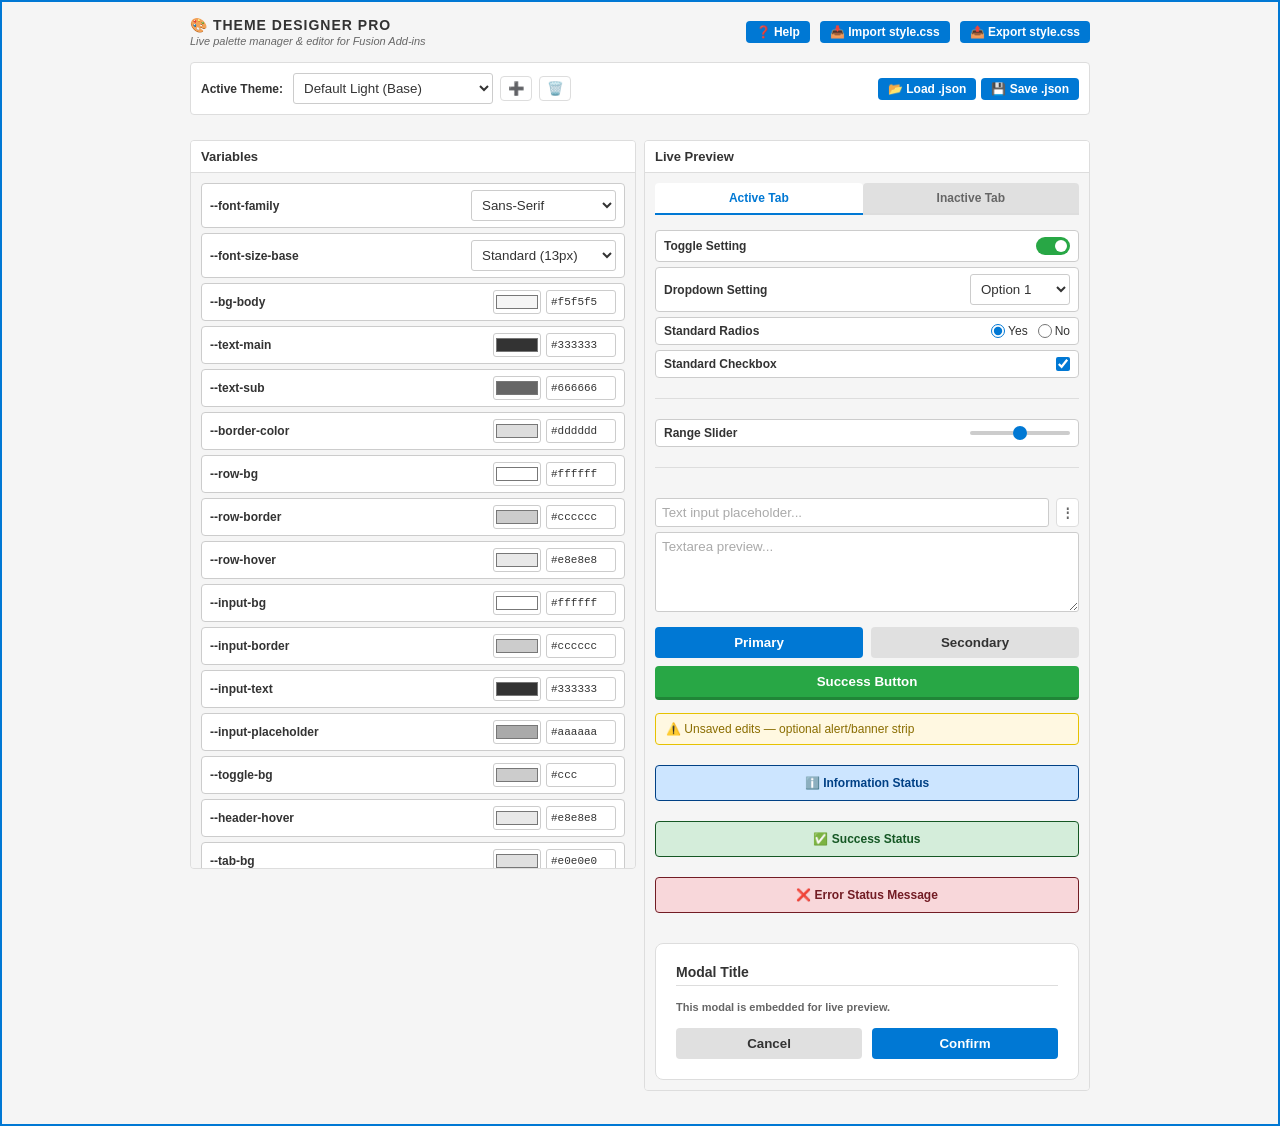
==== ThemeDesigner.html @ ad5a617e "Add banner/alert variable, fix Classic Light id and EJ Dark filename typo Adds --banner-warning-bg/t" ====
<!DOCTYPE html>
<html lang="en">
<head>
    <meta charset="UTF-8">
    <meta name="viewport" content="width=device-width, initial-scale=1.0">
    <title>Theme Designer</title>
    <link rel="stylesheet" href="style.css">
    <style>
        /* Minor inline additions specifically for the editor layout */
        .app-container { max-width: 900px; margin: 0 auto; }
        .color-picker { padding: 0; border: 1px solid var(--input-border); border-radius: 3px; cursor: pointer; height: 24px; width: 48px; background: none; }
        .preview-sticky { position: sticky; top: 15px; }
        
        /* Animation for highlighting corresponding variables */
        @keyframes highlightPulse {
            0%, 30% { border-color: var(--tab-active-text); box-shadow: 0 0 6px var(--tab-active-text); }
            100% { border-color: var(--row-border); box-shadow: 0 0 0 transparent; }
        }
        .highlight-var {
            animation: highlightPulse 1.5s ease-out;
        }
    </style>
</head>
<body>

<div class="app-container">
    <div class="header" style="flex-direction: column; gap: 15px;">
        <div style="display: flex; justify-content: space-between; width: 100%;">
            <div>
                <h2>🎨 Theme Designer Pro</h2>
                <div class="sub-header">Live palette manager & editor for Fusion Add-ins</div>
            </div>
            <div class="controls-bar" style="margin-bottom: 0;">
                <button class="btn-secondary icon-btn" onclick="document.getElementById('help-modal').style.display='flex'" title="How to use this tool">❓ Help</button>
                <button class="btn-secondary icon-btn" onclick="triggerLoadFull()" title="Load an existing style.css file">📥 Import style.css</button>
                <button class="btn-primary icon-btn" onclick="saveFullCSS()" title="Generate a brand new style.css file">📤 Export style.css</button>
            </div>
        </div>
        <div class="controls-bar" style="width: 100%; background: var(--row-bg); padding: 10px; border-radius: 4px; border: 1px solid var(--border-color); box-sizing: border-box;">
            <div style="display: flex; gap: 5px; align-items: center;">
                <span class="row-label" style="margin-right: 5px;">Active Theme:</span>
                <select id="theme-selector" onchange="changeTheme(this.value)" style="width: 200px;"></select>
                <button class="btn-secondary action-btn" onclick="addTheme()" title="Create New Theme (Copies Current)">➕</button>
                <button class="btn-secondary action-btn" onclick="deleteTheme()" title="Delete Current Theme">🗑️</button>
            </div>
            <div style="display: flex; gap: 5px;">
                <button class="btn-secondary icon-btn" onclick="triggerLoadSingle()">📂 Load .json</button>
                <button class="btn-secondary icon-btn" onclick="saveSingleTheme()">💾 Save .json</button>
            </div>
        </div>
    </div>

    <div class="create-grid" style="align-items: start;">
        
        <!-- LEFT COLUMN: COLOR PICKERS -->
        <div class="section">
            <div class="section-header">
                <h3>Variables</h3>
            </div>
            <!-- Scrollable container so it doesn't take up the whole screen -->
            <div class="section-content data-container" id="variables-container" style="max-height: 75vh; overflow-y: auto;">
                <!-- JS will dynamically populate the color rows here -->
            </div>
        </div>

        <!-- RIGHT COLUMN: PREVIEW UI -->
        <div class="section preview-sticky">
            <div class="section-header">
                <h3>Live Preview</h3>
            </div>
            <div class="section-content">
                
                <div class="tabs">
                    <button class="tab-btn active">Active Tab</button>
                    <button class="tab-btn">Inactive Tab</button>
                </div>
                
                <div class="data-container">
                    <div class="data-row">
                        <span class="row-label">Toggle Setting</span>
                        <div class="row-controls">
                            <label class="switch">
                                <input type="checkbox" checked>
                                <span class="theme-slider"></span>
                            </label>
                        </div>
                    </div>
                    
                    <div class="data-row">
                        <span class="row-label">Dropdown Setting</span>
                        <div class="row-controls">
                            <select style="width: 100px;">
                                <option>Option 1</option>
                                <option>Option 2</option>
                            </select>
                        </div>
                    </div>
                    
                    <div class="data-row">
                        <span class="row-label">Standard Radios</span>
                        <div class="row-controls" style="gap: 10px;">
                            <label style="display:flex; align-items:center; gap:3px; font-size:calc(var(--font-size-base) - 1px);"><input type="radio" name="rad" checked> Yes</label>
                            <label style="display:flex; align-items:center; gap:3px; font-size:calc(var(--font-size-base) - 1px);"><input type="radio" name="rad"> No</label>
                        </div>
                    </div>
                    
                    <div class="data-row">
                        <span class="row-label">Standard Checkbox</span>
                        <div class="row-controls">
                            <input type="checkbox" checked>
                        </div>
                    </div>
                    
                    <hr class="divider">
                    
                    <div class="data-row">
                        <span class="row-label">Range Slider</span>
                        <div class="row-controls" style="width: 100px;">
                            <input type="range" min="0" max="100" value="50">
                        </div>
                    </div>
                    
                    <hr class="divider">
                    
                    <div class="input-group">
                        <input type="text" placeholder="Text input placeholder...">
                        <button class="action-btn">⋮</button>
                    </div>

                    <textarea placeholder="Textarea preview..."></textarea>
                    
                    <div class="create-grid">
                        <button class="btn-primary">Primary</button>
                        <button class="btn-secondary">Secondary</button>
                        <button class="btn-success full-width">Success Button</button>
                    </div>

                    <div class="banner-warning">⚠️ Unsaved edits — optional alert/banner strip</div>

                    <div class="status-box info" style="display: block;">ℹ️ Information Status</div>
                    <div class="status-box success" style="display: block;">✅ Success Status</div>
                    <div class="status-box error" style="display: block;">❌ Error Status Message</div>

                    <div class="modal-content" style="position: relative; width: 100%; max-width: none; box-sizing: border-box; box-shadow: none; margin-top: 10px;">
                        <h3>Modal Title</h3>
                        <span class="modal-label">This modal is embedded for live preview.</span>
                        <div class="modal-actions">
                            <button class="modal-btn btn-cancel">Cancel</button>
                            <button class="modal-btn btn-save">Confirm</button>
                        </div>
                    </div>
                </div>

            </div>
        </div>

    </div>
</div>

<!-- HELP MODAL -->
<div class="modal-overlay" id="help-modal">
    <div class="modal-content" style="max-width: 500px; width: 90%;">
        <h3>📖 How to Use Theme Designer</h3>
        <div style="font-size: calc(var(--font-size-base) - 1px); line-height: 1.5; color: var(--text-main); max-height: 60vh; overflow-y: auto; padding-right: 5px;">
            <div class="status-box info" style="display: block; margin-top: 0; margin-bottom: 15px; text-align: left;">
                <strong>💡 Tip:</strong> Click any element in the Live Preview to automatically highlight its corresponding color variables!
            </div>
            <p style="margin-top: 0;"><strong>✨ Creating a New Theme</strong></p>
            <ol style="margin-top: 5px; padding-left: 20px;">
                <li>Select a starting point from the <strong>Active Theme</strong> dropdown.</li>
                <li>Click the <strong>➕</strong> button to duplicate it and provide a new ID.</li>
                <li>Edit the colors using the pickers. Changes are saved instantly to memory!</li>
            </ol>
            
            <p><strong>Updating an Existing Theme</strong></p>
            <ol style="margin-top: 5px; padding-left: 20px;">
                <li>Select the theme you want to update from the dropdown.</li>
                <li>Adjust the color pickers on the left. Changes are applied instantly.</li>
            </ol>
            
            <p><strong>Saving & Exporting</strong></p>
            <ul style="margin-top: 5px; padding-left: 20px;">
                <li><strong>📤 Export style.css:</strong> Generates a full, freshly compiled <code style="background: var(--input-bg); border: 1px solid var(--border-color); padding: 2px 4px; border-radius: 3px;">style.css</code> file combining the base layouts and all your active themes. Save this directly over your existing file.</li>
                <li><strong>💾 Save .json:</strong> Exports only the currently active theme so you can share it or import it into another project.</li>
            </ul>
        </div>
        <div class="modal-actions">
            <button class="modal-btn btn-save" onclick="document.getElementById('help-modal').style.display='none'">Got it!</button>
        </div>
    </div>
</div>

<input type="file" id="file-input" style="display: none;" accept=".css,.json">

<script>
    const cssVariables = [
        '--font-family', '--font-size-base',
        '--bg-body', '--text-main', '--text-sub', '--border-color',
        '--row-bg', '--row-border', '--row-hover',
        '--input-bg', '--input-border', '--input-text', '--input-placeholder', '--toggle-bg',
        '--header-hover', '--tab-bg', '--tab-active-bg', '--tab-text', '--tab-active-text',
        '--btn-primary', '--btn-primary-hover', '--btn-success', '--btn-success-hover',
        '--btn-secondary', '--btn-secondary-hover', '--btn-secondary-text',
        '--status-success-bg', '--status-success-text',
        '--status-error-bg', '--status-error-text',
        '--status-info-bg', '--status-info-text',
        '--banner-warning-bg', '--banner-warning-text', '--banner-warning-border'
    ];

    let themes = {}; // Memory storage: { themeId: { "--var": "value" } }
    let baseCSS = ""; // Non-theme CSS rules (layout, structure)
    let currentLoadAction = null;

    async function init() {
        createPickers();
        
        try {
            const res = await fetch('style.css');
            if (!res.ok) throw new Error("Could not fetch style.css");
            const cssText = await res.text();
            const parsed = parseStyleCSS(cssText);
            themes = parsed.themes;
            baseCSS = parsed.baseCSS;
        } catch (e) {
            console.warn("Could not fetch style.css automatically (CORS issue?). Falling back to DOM parsing.", e);
            loadThemesFromDOMFallback();
        }

        updateThemeDropdown();
        updateStyleTag();
        changeTheme("");
        setupFileInput();
        setupPreviewHighlighter();
    }

    function createPickers() {
        const container = document.getElementById('variables-container');
        container.innerHTML = '';
        cssVariables.forEach(v => {
            const row = document.createElement('div');
            row.className = 'data-row';
            const label = document.createElement('span');
            label.className = 'row-label';
            label.textContent = v;
            const controls = document.createElement('div');
            controls.className = 'row-controls';
            
            if (v === '--font-family' || v === '--font-size-base') {
                let input = document.createElement('select');
                input.style.width = '145px';
                if (v === '--font-family') {
                    input.innerHTML = `
                        <option value="'Segoe UI', Tahoma, sans-serif">Sans-Serif</option>
                        <option value="Georgia, 'Times New Roman', Times, serif">Serif</option>
                        <option value="'Consolas', 'Courier New', monospace">Monospace</option>
                    `;
                } else {
                    input.innerHTML = `
                        <option value="12px">Small (12px)</option>
                        <option value="13px">Standard (13px)</option>
                        <option value="14px">Medium (14px)</option>
                        <option value="16px">Large (16px)</option>
                        <option value="18px">Extra Large (18px)</option>
                    `;
                }
                input.id = v;
                input.addEventListener('input', (e) => {
                    let currentId = document.getElementById('theme-selector').value;
                    if (themes[currentId]) {
                        themes[currentId][v] = e.target.value;
                        updateStyleTag();
                    }
                });
                controls.appendChild(input);
            } else {
                let wrapper = document.createElement('div');
                wrapper.style.display = 'flex';
                wrapper.style.gap = '5px';
                
                let colorInput = document.createElement('input');
                colorInput.type = 'color';
                colorInput.className = 'color-picker';
                colorInput.id = v + '-color';
                
                let textInput = document.createElement('input');
                textInput.type = 'text';
                textInput.id = v;
                textInput.style.width = '70px';
                textInput.style.fontFamily = 'monospace';
                textInput.style.fontSize = '11px';
                textInput.style.padding = '0 4px';
                textInput.style.border = '1px solid var(--input-border)';
                textInput.style.borderRadius = '3px';
                textInput.style.background = 'var(--input-bg)';
                textInput.style.color = 'var(--input-text)';
                
                const updateTheme = (val) => {
                    let currentId = document.getElementById('theme-selector').value;
                    if (themes[currentId]) {
                        themes[currentId][v] = val;
                        updateStyleTag();
                    }
                };

                colorInput.addEventListener('input', (e) => {
                    textInput.value = e.target.value;
                    updateTheme(e.target.value);
                });
                
                textInput.addEventListener('input', (e) => {
                    let val = e.target.value;
                    updateTheme(val);
                    colorInput.value = colorToHex(val);
                });

                wrapper.appendChild(colorInput);
                wrapper.appendChild(textInput);
                controls.appendChild(wrapper);
            }
            
            row.appendChild(label);
            row.appendChild(controls);
            container.appendChild(row);
        });
    }

    function colorToHex(color) {
        if (!color) return "#000000";
        color = color.trim();
        if (color.startsWith('#')) {
            if (color.length === 4) return '#' + color[1]+color[1] + color[2]+color[2] + color[3]+color[3];
            return color.slice(0, 7); // Handle alpha hex
        }
        const match = color.match(/^rgba?\((\d+),\s*(\d+),\s*(\d+)/);
        if (match) {
            return '#' + match.slice(1, 4).map(n => parseInt(n, 10).toString(16).padStart(2, '0')).join('');
        }
        return '#000000'; // Fallback
    }

    function updatePickers(id) {
        if (!themes[id]) return;
        cssVariables.forEach(v => {
            const input = document.getElementById(v);
            const val = themes[id][v];
            if (input && val) {
                input.value = val;
                if (v !== '--font-family' && v !== '--font-size-base') {
                    const colorInput = document.getElementById(v + '-color');
                    if (colorInput) colorInput.value = colorToHex(val);
                }
            }
        });
    }

    function changeTheme(id) {
        document.getElementById('theme-selector').value = id;
        if (id) {
            document.body.setAttribute('data-theme', id);
        } else {
            document.body.removeAttribute('data-theme');
        }
        updatePickers(id);
    }

    function updateThemeDropdown() {
        const select = document.getElementById('theme-selector');
        const current = select.value;
        select.innerHTML = '';
        for (let id in themes) {
            let opt = document.createElement('option');
            opt.value = id;
            opt.text = id === "" ? "Default Light (Base)" : id;
            select.appendChild(opt);
        }
        if (themes[current]) select.value = current;
    }

    // --- THEME MANAGER LOGIC ---

    function addTheme() {
        let newId = prompt("Enter Name for new theme (e.g., 'Hot Pink'):");
        if (!newId) return;
        newId = newId.trim().replace(/[^a-zA-Z0-9 -]/g, '');
        if (themes[newId]) return alert("Theme ID already exists!");
        
        let currentId = document.getElementById('theme-selector').value;
        themes[newId] = { ...themes[currentId] }; // Duplicate current variables
        
        updateThemeDropdown();
        updateStyleTag();
        changeTheme(newId);
    }

    function deleteTheme() {
        let currentId = document.getElementById('theme-selector').value;
        if (currentId === "") return alert("Cannot delete the Default Light (Base) theme.");
        if (confirm(`Delete theme '${currentId}'?`)) {
            delete themes[currentId];
            updateThemeDropdown();
            updateStyleTag();
            changeTheme("");
        }
    }

    function updateStyleTag() {
        let out = "";
        for (let id in themes) {
            let sel = id === "" ? ":root" : `[data-theme="${id}"]`;
            out += `${sel} {\n`;
            for (let v of cssVariables) {
                if (themes[id][v]) out += `    ${v}: ${themes[id][v]};\n`;
            }
            out += `}\n`;
        }
        let styleTag = document.getElementById('dynamic-theme-overrides');
        if (!styleTag) {
            styleTag = document.createElement('style');
            styleTag.id = 'dynamic-theme-overrides';
            document.head.appendChild(styleTag);
        }
        styleTag.innerHTML = out;
    }

    // --- FILE I/O LOGIC ---

    function parseStyleCSS(cssText) {
        const themeRegex = /(?:\/\*[\s\S]*?\*\/\s*)?(?:(:root)|\[data-theme=["']?([^"']+)["']?\])\s*\{([^}]+)\}/g;
        let match;
        let parsedThemes = {};
        while ((match = themeRegex.exec(cssText)) !== null) {
            let themeId = match[1] ? "" : match[2];
            let content = match[3];
            let vars = {};
            // Safely extract variables even if a trailing semicolon is missing
            const varRegex = /(--[\w-]+)\s*:\s*([^;]+?)(?=\s*;|\s*$)/g;
            let vMatch;
            while ((vMatch = varRegex.exec(content)) !== null) {
                vars[vMatch[1].trim()] = vMatch[2].trim();
            }
            parsedThemes[themeId] = vars;
        }
        let cleanCSS = cssText.replace(themeRegex, '').trim();
        return { themes: parsedThemes, baseCSS: cleanCSS };
    }

    function generateFullCSS() {
        let out = "";
        let i = 1;
        for (let id in themes) {
            let comment = id === "" ? "Default Light" : id;
            let sel = id === "" ? ":root" : `[data-theme="${id}"]`;
            out += `/* ${i}. ${comment} */\n${sel} {\n`;
            for (let v of cssVariables) {
                if (themes[id][v]) out += `    ${v}: ${themes[id][v]};\n`;
            }
            out += `}\n\n`;
            i++;
        }
        let css = baseCSS;
        if (css.includes('background-color: var(--bg-body);') && !css.includes('border: 2px solid var(--btn-primary)')) {
            css = css.replace(
                'background-color: var(--bg-body);',
                'background-color: var(--bg-body); border: 2px solid var(--btn-primary);'
            );
        }
        return out + css;
    }

    function downloadFile(content, mimeType, filename) {
        const blob = new Blob([content], { type: mimeType });
        const a = document.createElement('a');
        a.href = URL.createObjectURL(blob);
        a.download = filename;
        a.style.display = 'none';
        document.body.appendChild(a);
        a.click();
        document.body.removeChild(a);
        setTimeout(() => URL.revokeObjectURL(a.href), 1500);
    }

    function saveSingleTheme() {
        let id = document.getElementById('theme-selector').value;
        let data = { id: id, vars: themes[id] };
        downloadFile(JSON.stringify(data, null, 2), "application/json", (id || "default") + ".theme.json");
    }

    function saveFullCSS() {
        downloadFile(generateFullCSS(), "text/css", "style.css");
    }

    function triggerLoadSingle() {
        currentLoadAction = 'single';
        document.getElementById('file-input').accept = ".json";
        document.getElementById('file-input').click();
    }

    function triggerLoadFull() {
        currentLoadAction = 'full';
        document.getElementById('file-input').accept = ".css";
        document.getElementById('file-input').click();
    }

    function setupFileInput() {
        document.getElementById('file-input').addEventListener('change', (e) => {
            const file = e.target.files[0];
            if (!file) return;
            const reader = new FileReader();
            reader.onload = (ev) => {
                const content = ev.target.result;
                if (currentLoadAction === 'full') {
                    const parsed = parseStyleCSS(content);
                    themes = parsed.themes;
                    baseCSS = parsed.baseCSS;
                    updateThemeDropdown();
                    updateStyleTag();
                    changeTheme("");
                } else if (currentLoadAction === 'single') {
                    try {
                        const themeData = JSON.parse(content);
                        if (themeData.vars && themeData.id !== undefined) {
                            themes[themeData.id] = themeData.vars;
                            updateThemeDropdown();
                            updateStyleTag();
                            changeTheme(themeData.id);
                        }
                    } catch(err) {
                        alert("Could not parse JSON theme file.");
                    }
                }
            };
            reader.readAsText(file);
            e.target.value = '';
        });
    }

    // Fallback if fetch fails (e.g. executing index.html locally in Chrome without a server)
    function loadThemesFromDOMFallback() {
        const knownThemes = ["", "Classic Dark", "Ocean", "Hacker", "Solarized Dark", "Gruvbox Light", "Warm Sepia", "Solarized Light"];
        let hidden = document.createElement('div');
        hidden.style.display = 'none';
        document.body.appendChild(hidden);

        knownThemes.forEach(id => {
            if (id) hidden.setAttribute('data-theme', id);
            else hidden.removeAttribute('data-theme');
            
            let styles = getComputedStyle(hidden);
            themes[id] = {};
            cssVariables.forEach(v => {
                let val = styles.getPropertyValue(v).trim();
                if (val) themes[id][v] = val;
            });
        });
        document.body.removeChild(hidden);
        baseCSS = "\n/* Note: base layout CSS was not loaded. Please Import style.css first if you want to export a full file. */\n";
    }

    // --- INTERACTIVE PREVIEW HIGHLIGHTER ---
    function setupPreviewHighlighter() {
        const previewContainer = document.querySelector('.preview-sticky');
        if (!previewContainer) return;
        
        // Map selectors to the variables that control their colors
        const elementMap = [
            { selector: '.btn-primary, .btn-save', vars: ['--btn-primary', '--btn-primary-hover'] },
            { selector: '.btn-secondary, .btn-cancel', vars: ['--btn-secondary', '--btn-secondary-hover', '--btn-secondary-text'] },
            { selector: '.btn-success', vars: ['--btn-success', '--btn-success-hover'] },
            { selector: '.action-btn', vars: ['--row-bg', '--row-hover', '--border-color', '--text-sub'] },
            { selector: '.tab-btn.active', vars: ['--tab-active-bg', '--tab-active-text', '--border-color'] },
            { selector: '.tab-btn', vars: ['--tab-bg', '--tab-text', '--border-color'] },
            { selector: '.switch', vars: ['--toggle-bg', '--btn-success'] },
            { selector: '.theme-switch', vars: ['--toggle-bg', '--btn-primary'] },
            { selector: 'input[type="radio"], input[type="checkbox"]', vars: ['--btn-primary'] },
            { selector: 'input[type="range"]', vars: ['--toggle-bg', '--btn-primary'] },
            { selector: 'select, input[type="text"], textarea', vars: ['--input-bg', '--input-border', '--input-text', '--input-placeholder'] },
            { selector: '.status-box.info', vars: ['--status-info-bg', '--status-info-text'] },
            { selector: '.status-box.success', vars: ['--status-success-bg', '--status-success-text'] },
            { selector: '.status-box.error', vars: ['--status-error-bg', '--status-error-text'] },
            { selector: '.banner-warning', vars: ['--banner-warning-bg', '--banner-warning-text', '--banner-warning-border'] },
            { selector: '.modal-content', vars: ['--row-bg', '--border-color', '--text-main'] },
            { selector: 'hr.divider', vars: ['--border-color'] },
            { selector: '.data-row', vars: ['--row-bg', '--row-border', '--text-main'] }
        ];

        previewContainer.addEventListener('click', (e) => {
            let matchedVars = [];
            // Find the most specific match
            for (let item of elementMap) {
                if (e.target.closest(item.selector)) { matchedVars = item.vars; break; }
            }
            
            // If clicking empty background area
            if (matchedVars.length === 0 && e.target.closest('.section-content')) { matchedVars = ['--bg-body', '--text-main', '--text-sub']; }

            if (matchedVars.length > 0) {
                document.querySelectorAll('.highlight-var').forEach(el => el.classList.remove('highlight-var'));
                
                let firstRow = null;
                matchedVars.forEach(v => {
                    const input = document.getElementById(v);
                    if (input && input.closest('.data-row')) {
                        const row = input.closest('.data-row');
                        void row.offsetWidth; // Trigger reflow to restart CSS animation
                        row.classList.add('highlight-var');
                        if (!firstRow) firstRow = row;
                    }
                });
                if (firstRow) { firstRow.scrollIntoView({ behavior: 'smooth', block: 'center' }); }
            }
        });
    }

    // Run setup on load
    window.onload = init;
</script>

</body>
</html>
---- style.css ----
/* 1. Default Light */
:root {
    --font-family: 'Segoe UI', Tahoma, sans-serif;
    --font-size-base: 13px;
    --bg-body: #f5f5f5;
    --text-main: #333333;
    --text-sub: #666666;
    --border-color: #dddddd;
    --row-bg: #ffffff;
    --row-border: #cccccc;
    --row-hover: #e8e8e8;
    --input-bg: #ffffff;
    --input-border: #cccccc;
    --input-text: #333333;
    --input-placeholder: #aaaaaa;
    --toggle-bg: #ccc;
    --header-hover: #e8e8e8;
    --tab-bg: #e0e0e0;
    --tab-active-bg: #ffffff;
    --tab-text: #666666;
    --tab-active-text: #0078d4;
    --btn-primary: #0078d4;
    --btn-primary-hover: #106ebe;
    --btn-success: #28a745;
    --btn-success-hover: #218838;
    --btn-secondary: #e0e0e0;
    --btn-secondary-hover: #d0d0d0;
    --btn-secondary-text: #333333;
    --status-success-bg: #d4edda;
    --status-success-text: #155724;
    --status-error-bg: #f8d7da;
    --status-error-text: #721c24;
    --status-info-bg: #cce5ff;
    --status-info-text: #004085;
    --banner-warning-bg: #fff8e1;
    --banner-warning-text: #8a6d00;
    --banner-warning-border: #e6c200;
}

/* 2. Classic Dark */
[data-theme="Classic Dark"] {
    --font-family: 'Segoe UI', Tahoma, sans-serif;
    --font-size-base: 13px;
    --bg-body: #222222;
    --text-main: #eeeeee;
    --text-sub: #cccccc;
    --border-color: #444444;
    --row-bg: #2a2a2a;
    --row-border: #444444;
    --row-hover: #333333;
    --input-bg: #3f3f3f;
    --input-border: #666666;
    --input-text: #ffffff;
    --input-placeholder: #888888;
    --toggle-bg: #555;
    --header-hover: #333333;
    --tab-bg: #1a1a1a;
    --tab-active-bg: #2a2a2a;
    --tab-text: #bbbbbb;
    --tab-active-text: #4cc9f0;
    --btn-primary: #0069d9;
    --btn-primary-hover: #0056b3;
    --btn-success: #1e7e34;
    --btn-success-hover: #155724;
    --btn-secondary: #444444;
    --btn-secondary-hover: #555555;
    --btn-secondary-text: #ffffff;
    --status-success-bg: #1e4620;
    --status-success-text: #d4edda;
    --status-error-bg: #4c1d1d;
    --status-error-text: #f8d7da;
    --status-info-bg: #1d364d;
    --status-info-text: #cce5ff;
    --banner-warning-bg: #3a3210;
    --banner-warning-text: #f0d878;
    --banner-warning-border: #6b5c1a;
}

/* 3. Ocean */
[data-theme="Ocean"] {
    --font-family: 'Segoe UI', Tahoma, sans-serif;
    --font-size-base: 13px;
    --bg-body: #0f172a;
    --text-main: #e2e8f0;
    --text-sub: #94a3b8;
    --border-color: #334155;
    --row-bg: #1e293b;
    --row-border: #334155;
    --row-hover: #475569;
    --input-bg: #0f172a;
    --input-border: #475569;
    --input-text: #f8fafc;
    --input-placeholder: #64748b;
    --toggle-bg: #475569;
    --header-hover: #334155;
    --tab-bg: #0f172a;
    --tab-active-bg: #1e293b;
    --tab-text: #94a3b8;
    --tab-active-text: #38bdf8;
    --btn-primary: #0ea5e9;
    --btn-primary-hover: #0284c7;
    --btn-success: #10b981;
    --btn-success-hover: #059669;
    --btn-secondary: #334155;
    --btn-secondary-hover: #475569;
    --btn-secondary-text: #f8fafc;
    --status-success-bg: #064e3b;
    --status-success-text: #a7f3d0;
    --status-error-bg: #7f1d1d;
    --status-error-text: #fecaca;
    --status-info-bg: #1e3a8a;
    --status-info-text: #bfdbfe;
    --banner-warning-bg: #451a03;
    --banner-warning-text: #fcd34d;
    --banner-warning-border: #92400e;
}

/* 4. Hacker */
[data-theme="Hacker"] {
    --font-family: 'Consolas', 'Courier New', monospace;
    --font-size-base: 16px;
    --bg-body: #0a0a0a;
    --text-main: #00ff00;
    --text-sub: #00aa00;
    --border-color: #004400;
    --row-bg: #141414;
    --row-border: #004400;
    --row-hover: #002200;
    --input-bg: #050505;
    --input-border: #005500;
    --input-text: #00ff00;
    --input-placeholder: #005500;
    --toggle-bg: #004400;
    --header-hover: #002200;
    --tab-bg: #000000;
    --tab-active-bg: #141414;
    --tab-text: #00aa00;
    --tab-active-text: #00ff00;
    --btn-primary: #008800;
    --btn-primary-hover: #00aa00;
    --btn-success: #006600;
    --btn-success-hover: #008800;
    --btn-secondary: #003300;
    --btn-secondary-hover: #005500;
    --btn-secondary-text: #00ff00;
    --status-success-bg: #003300;
    --status-success-text: #00ff00;
    --status-error-bg: #330000;
    --status-error-text: #ff0000;
    --status-info-bg: #001133;
    --status-info-text: #0088ff;
    --banner-warning-bg: #332b00;
    --banner-warning-text: #ffff00;
    --banner-warning-border: #666600;
}

/* 5. Solarized Dark */
[data-theme="Solarized Dark"] {
    --font-family: 'Segoe UI', Tahoma, sans-serif;
    --font-size-base: 13px;
    --bg-body: #002b36;
    --text-main: #93a1a1;
    --text-sub: #586e75;
    --border-color: #1a4b5c;
    --row-bg: #073642;
    --row-border: #1a4b5c;
    --row-hover: #0e4a5c;
    --input-bg: #002b36;
    --input-border: #586e75;
    --input-text: #93a1a1;
    --input-placeholder: #586e75;
    --toggle-bg: #586e75;
    --header-hover: #0e4a5c;
    --tab-bg: #002b36;
    --tab-active-bg: #073642;
    --tab-text: #586e75;
    --tab-active-text: #2aa198;
    --btn-primary: #268bd2;
    --btn-primary-hover: #2aa198;
    --btn-success: #859900;
    --btn-success-hover: #738a00;
    --btn-secondary: #1a4b5c;
    --btn-secondary-hover: #0e4a5c;
    --btn-secondary-text: #93a1a1;
    --status-success-bg: #073642;
    --status-success-text: #859900;
    --status-error-bg: #073642;
    --status-error-text: #dc322f;
    --status-info-bg: #073642;
    --status-info-text: #268bd2;
    --banner-warning-bg: #3a2f00;
    --banner-warning-text: #b58900;
    --banner-warning-border: #6b5900;
}

/* 6. Gruvbox Light */
[data-theme="Gruvbox Light"] {
    --font-family: 'Segoe UI', Tahoma, sans-serif;
    --font-size-base: 13px;
    --bg-body: #fbf1c7;
    --text-main: #3c3836;
    --text-sub: #7c6f64;
    --border-color: #d5c4a1;
    --row-bg: #ebdbb2;
    --row-border: #d5c4a1;
    --row-hover: #e8d2a6;
    --input-bg: #f9f5d7;
    --input-border: #bdae93;
    --input-text: #3c3836;
    --input-placeholder: #a89984;
    --toggle-bg: #bdae93;
    --header-hover: #e8d2a6;
    --tab-bg: #d5c4a1;
    --tab-active-bg: #ebdbb2;
    --tab-text: #7c6f64;
    --tab-active-text: #076678;
    --btn-primary: #076678;
    --btn-primary-hover: #458588;
    --btn-success: #79740e;
    --btn-success-hover: #98971a;
    --btn-secondary: #d5c4a1;
    --btn-secondary-hover: #bdae93;
    --btn-secondary-text: #3c3836;
    --status-success-bg: #ebdbb2;
    --status-success-text: #79740e;
    --status-error-bg: #ebdbb2;
    --status-error-text: #9d0006;
    --status-info-bg: #ebdbb2;
    --status-info-text: #076678;
    --banner-warning-bg: #f2e5bc;
    --banner-warning-text: #b57614;
    --banner-warning-border: #d79921;
}

/* 7. Warm Sepia */
[data-theme="Warm Sepia"] {
    --font-family: Georgia, 'Times New Roman', Times, serif;
    --font-size-base: 13px;
    --bg-body: #f4ecd8;
    --text-main: #433422;
    --text-sub: #786854;
    --border-color: #dfd2bc;
    --row-bg: #fbf6ec;
    --row-border: #dfd2bc;
    --row-hover: #f0e3cc;
    --input-bg: #ffffff;
    --input-border: #c4b49c;
    --input-text: #433422;
    --input-placeholder: #bbaaa0;
    --toggle-bg: #c4b49c;
    --header-hover: #f0e3cc;
    --tab-bg: #eadecc;
    --tab-active-bg: #fbf6ec;
    --tab-text: #786854;
    --tab-active-text: #d97736;
    --btn-primary: #8c6b4a;
    --btn-primary-hover: #75573a;
    --btn-success: #6b8e23;
    --btn-success-hover: #556b2f;
    --btn-secondary: #eadecc;
    --btn-secondary-hover: #dfd2bc;
    --btn-secondary-text: #433422;
    --status-success-bg: #e1eed4;
    --status-success-text: #556b2f;
    --status-error-bg: #f2d6d6;
    --status-error-text: #8b0000;
    --status-info-bg: #dcece8;
    --status-info-text: #2f4f4f;
    --banner-warning-bg: #f0dfc0;
    --banner-warning-text: #8a5a00;
    --banner-warning-border: #d1a662;
}

/* 8. Solarized Light */
[data-theme="Solarized Light"] {
    --font-family: 'Segoe UI', Tahoma, sans-serif;
    --font-size-base: 13px;
    --bg-body: #fdf6e3;
    --text-main: #657b83;
    --text-sub: #93a1a1;
    --border-color: #eee8d5;
    --row-bg: #eee8d5;
    --row-border: #e6dfcb;
    --row-hover: #e4ddc4;
    --input-bg: #fdf6e3;
    --input-border: #93a1a1;
    --input-text: #586e75;
    --input-placeholder: #93a1a1;
    --toggle-bg: #93a1a1;
    --header-hover: #e4ddc4;
    --tab-bg: #eee8d5;
    --tab-active-bg: #fdf6e3;
    --tab-text: #93a1a1;
    --tab-active-text: #268bd2;
    --btn-primary: #268bd2;
    --btn-primary-hover: #2aa198;
    --btn-success: #859900;
    --btn-success-hover: #738a00;
    --btn-secondary: #eee8d5;
    --btn-secondary-hover: #e4ddc4;
    --btn-secondary-text: #586e75;
    --status-success-bg: #eee8d5;
    --status-success-text: #859900;
    --status-error-bg: #eee8d5;
    --status-error-text: #dc322f;
    --status-info-bg: #eee8d5;
    --status-info-text: #268bd2;
    --banner-warning-bg: #fdf1d0;
    --banner-warning-text: #965a00;
    --banner-warning-border: #cb9b1e;
}

/* 9. Hot Pink */
[data-theme="Hot Pink"] {
    --font-family: 'Segoe UI', Tahoma, sans-serif;
    --font-size-base: 16px;
    --bg-body: #f5f5f5;
    --text-main: #333333;
    --text-sub: #666666;
    --border-color: #dddddd;
    --row-bg: #ffffff;
    --row-border: #cccccc;
    --row-hover: #e8e8e8;
    --input-bg: #ffffff;
    --input-border: #cccccc;
    --input-text: #333333;
    --input-placeholder: #aaaaaa;
    --toggle-bg: #ccc;
    --header-hover: #e8e8e8;
    --tab-bg: #e0e0e0;
    --tab-active-bg: #ffffff;
    --tab-text: #666666;
    --tab-active-text: #0078d4;
    --btn-primary: #e401dd;
    --btn-primary-hover: #bc10ad;
    --btn-success: #29a6a8;
    --btn-success-hover: #218687;
    --btn-secondary: #e0e0e0;
    --btn-secondary-hover: #d0d0d0;
    --btn-secondary-text: #333333;
    --status-success-bg: #d7eeee;
    --status-success-text: #155652;
    --status-error-bg: #f7d4f0;
    --status-error-text: #721c24;
    --status-info-bg: #feffcc;
    --status-info-text: #828500;
    --banner-warning-bg: #fff3cd;
    --banner-warning-text: #856404;
    --banner-warning-border: #ffe69c;
}

body { background-color: var(--bg-body); border: 2px solid var(--btn-primary); color: var(--text-main); font-family: var(--font-family); margin: 0; padding: 15px; font-size: var(--font-size-base); transition: background-color 0.3s, color 0.3s; }
.header { display: flex; justify-content: space-between; align-items: flex-start; margin-bottom: 15px; }
h2 { margin: 0 0 2px 0; font-size: calc(var(--font-size-base) + 1px); text-transform: uppercase; letter-spacing: 1px; }
.sub-header { color: var(--text-sub); font-size: calc(var(--font-size-base) - 2px); font-style: italic; }

/* TABS */
.tabs { 
    display: flex; 
    border-bottom: 2px solid var(--border-color); 
    margin-bottom: 15px; 
    flex-wrap: wrap; 
}
.tab-btn { 
    flex: 1 1 auto; 
    width: auto;
    background: var(--tab-bg); 
    color: var(--tab-text); 
    border: none; 
    padding: 8px 2px; /* Minimal padding to maximize text space */
    cursor: pointer; 
    font-weight: bold; 
    border-radius: 4px 4px 0 0; 
    transition: 0.2s; 

    /* --- NEW SIZING & OVERFLOW RULES --- */
    font-size: calc(var(--font-size-base) - 1px); /* Shrink the text slightly */
    white-space: nowrap;    /* Force text to stay on a single line */
    overflow: hidden;       /* Clip the text if the palette gets too narrow */
    text-overflow: ellipsis;/* Add '...' if the text gets clipped */
}
.tab-btn:hover { background: var(--tab-active-bg); opacity: 0.8; }
.tab-btn.active { background: var(--tab-active-bg); color: var(--tab-active-text); border-bottom: 2px solid var(--tab-active-text); margin-bottom: -2px; }
.tab-content { display: none; animation: fadeIn 0.2s; }
.tab-content.active { display: block; }
@keyframes fadeIn { from { opacity: 0; transform: translateY(5px); } to { opacity: 1; transform: translateY(0); } }

/* BUTTONS */
button { border: none; padding: 8px 12px; border-radius: 4px; font-weight: 600; cursor: pointer; transition: 0.2s; width: 100%; box-sizing: border-box; }
.btn-primary { background: var(--btn-primary); color: white; }
.btn-primary:hover { background: var(--btn-primary-hover); }
.btn-success { background: var(--btn-success); color: white; border-bottom: 3px solid rgba(0,0,0,0.2); }
.btn-success:hover { background: var(--btn-success-hover); }
.btn-secondary { background: var(--btn-secondary); color: var(--btn-secondary-text); }
.btn-secondary:hover { background: var(--btn-secondary-hover); }
.icon-btn { background: var(--btn-primary); color: white; padding: 4px 10px; font-size: calc(var(--font-size-base) - 1px); width: auto; }
.action-btn { width: 32px; background: var(--row-bg); border: 1px solid var(--border-color); color: var(--text-sub); display: inline-flex; justify-content: center; align-items: center; padding: 4px; margin-left: 2px; }
.action-btn:hover { background: var(--row-hover); color: var(--text-main); }
.del-btn:hover { color: #d9534f; }

/* INPUTS */
input[type="text"], input[type="number"], select, textarea { background: var(--input-bg); border: 1px solid var(--input-border); color: var(--input-text); padding: 6px; border-radius: 3px; width: 100%; box-sizing: border-box; font-family: inherit; }
textarea { height: 80px; margin-bottom: 10px; resize: vertical; }
.input-group { display: flex; gap: 5px; margin-top: 10px; }
.input-group button { width: auto; white-space: nowrap; }
/* Placeholder text visibility */
::placeholder {
    color: var(--input-placeholder); 
    opacity: 1; /* Forces browsers like Firefox to not fade the text */
}

/* CHECKBOXES & RADIOS (Standard) */
input[type="checkbox"]:not(.switch input), input[type="radio"] { 
    accent-color: var(--btn-primary); 
    width: 14px; height: 14px; margin: 0; cursor: pointer; 
}

/* RANGE SLIDERS */
input[type="range"] { -webkit-appearance: none; width: 100%; background: transparent; margin: 5px 0; }
input[type="range"]:focus { outline: none; }
input[type="range"]::-webkit-slider-runnable-track { width: 100%; height: 4px; cursor: pointer; background: var(--toggle-bg); border-radius: 2px; }
input[type="range"]::-webkit-slider-thumb { height: 14px; width: 14px; border-radius: 50%; background: var(--btn-primary); cursor: pointer; -webkit-appearance: none; margin-top: -5px; transition: transform 0.1s; }
input[type="range"]::-webkit-slider-thumb:hover { transform: scale(1.2); }

/* SCROLLBARS (Webkit - Chrome/Edge/Fusion Browser) */
::-webkit-scrollbar { width: 8px; height: 8px; }
::-webkit-scrollbar-track { background: var(--bg-body); }
::-webkit-scrollbar-thumb { background: var(--border-color); border-radius: 4px; }
::-webkit-scrollbar-thumb:hover { background: var(--text-sub); }
::-webkit-scrollbar-corner { background: var(--bg-body); }

/* DIVIDERS */
hr.divider { border: 0; border-top: 1px solid var(--border-color); margin: 15px 0; }

/* SECTIONS & GRIDS */
.section { margin-bottom: 10px; border: 1px solid var(--border-color); border-radius: 4px; overflow: hidden; }
.section-header { display: flex; justify-content: space-between; align-items: center; padding: 8px 10px; background: var(--row-bg); cursor: pointer; user-select: none; }
.section-header h3 { margin: 0; font-size: var(--font-size-base); pointer-events: none; }
.section-content { padding: 10px; background: var(--bg-body); border-top: 1px solid var(--border-color); }
.section.collapsed .section-content { display: none; }
.arrow { font-size: calc(var(--font-size-base) - 3px); transition: transform 0.2s; color: var(--text-sub); }
.section.collapsed .arrow { transform: rotate(-90deg); }
.create-grid { display: grid; grid-template-columns: 1fr 1fr; gap: 8px; margin-bottom: 8px; }
.full-width { grid-column: span 2; }
.data-container { display: flex; flex-direction: column; gap: 5px; }

/* ROWS (Params & Configs) */
.data-row { display: flex; justify-content: space-between; align-items: center; background: var(--row-bg); padding: 6px 8px; border-radius: 4px; border: 1px solid var(--row-border); gap: 5px; }
.row-label { flex-grow: 1; font-weight: bold; overflow: hidden; text-overflow: ellipsis; white-space: nowrap; font-size: calc(var(--font-size-base) - 1px); }
.row-controls { display: flex; align-items: center; gap: 2px; }

/* CONTROLS BAR */
.controls-bar { display: flex; justify-content: space-between; align-items: center; margin-bottom: 10px; gap: 10px; }
.search-container { flex-grow: 1; }
.search-input { border-radius: 12px !important; padding: 4px 10px !important; font-size: calc(var(--font-size-base) - 1px); }
.fav-toggle { display: flex; align-items: center; cursor: pointer; font-size: calc(var(--font-size-base) - 2px); color: var(--text-sub); font-weight: bold; gap: 4px; }

/* STATUS BOX */
.status-box { margin-bottom: 15px; padding: 10px; border-radius: 4px; font-size: calc(var(--font-size-base) - 1px); text-align: center; display: none; font-weight: bold; white-space: pre-wrap; }
.status-box.success { background: var(--status-success-bg); color: var(--status-success-text); border: 1px solid var(--status-success-text); display: block; }
.status-box.error { background: var(--status-error-bg); color: var(--status-error-text); border: 1px solid var(--status-error-text); display: block; }
.status-box.info { background: var(--status-info-bg); color: var(--status-info-text); border: 1px solid var(--status-info-text); display: block; }
.empty-state { padding: 10px; color: var(--text-sub); text-align: center; font-style: italic; }

/* ALERT / EDIT BANNER -- optional; used by add-ins with an inline warning
   strip (e.g. GridfinityGeneratorPlus's "unsaved edits" banner). Distinct
   from .status-box, which is a transient action-result message. */
.banner-warning { margin-bottom: 15px; padding: 8px 10px; border-radius: 4px; font-size: calc(var(--font-size-base) - 1px); background: var(--banner-warning-bg); color: var(--banner-warning-text); border: 1px solid var(--banner-warning-border); }

/* TOGGLES */
.theme-switch { position: relative; display: inline-block; width: 34px; height: 18px; }
.theme-switch input { display: none; }
.theme-slider { position: absolute; cursor: pointer; top: 0; left: 0; right: 0; bottom: 0; background-color: var(--toggle-bg); transition: .4s; border-radius: 34px; }
.theme-slider:before { position: absolute; content: ""; height: 12px; width: 12px; left: 3px; bottom: 3px; background-color: white; transition: .4s; border-radius: 50%; }
.theme-switch input:checked + .theme-slider { background-color: var(--btn-primary); }
input:checked + .theme-slider:before { transform: translateX(16px); }
.switch { position: relative; display: inline-block; width: 34px; height: 18px; }
.switch input { opacity: 0; width: 0; height: 0; }
.switch input:checked + .theme-slider { background-color: var(--btn-success); }

/* MODAL */
.modal-overlay { display: none; position: fixed; top: 0; left: 0; width: 100%; height: 100%; background: rgba(0,0,0,0.6); z-index: 100; justify-content: center; align-items: center; backdrop-filter: blur(2px); }
.modal-content { background: var(--row-bg); padding: 20px; border-radius: 8px; width: 85%; max-width: 300px; border: 1px solid var(--border-color); box-shadow: 0 4px 20px rgba(0,0,0,0.5); display: flex; flex-direction: column; gap: 10px; }
.modal-content h3 { margin: 0 0 5px 0; font-size: calc(var(--font-size-base) + 1px); border-bottom: 1px solid var(--border-color); padding-bottom: 5px; }
.modal-label { font-size: calc(var(--font-size-base) - 2px); color: var(--text-sub); font-weight: bold; margin-bottom: -5px; }
.modal-actions { display: flex; gap: 10px; margin-top: 10px; }
.modal-btn { flex: 1; padding: 8px; border: none; border-radius: 4px; cursor: pointer; font-weight: bold; transition: 0.2s; }
.btn-cancel { background: var(--btn-secondary); color: var(--btn-secondary-text); }
.btn-cancel:hover { background: var(--btn-secondary-hover); }
.btn-save { background: var(--btn-primary); color: white; }
.btn-save:hover { background: var(--btn-primary-hover); }
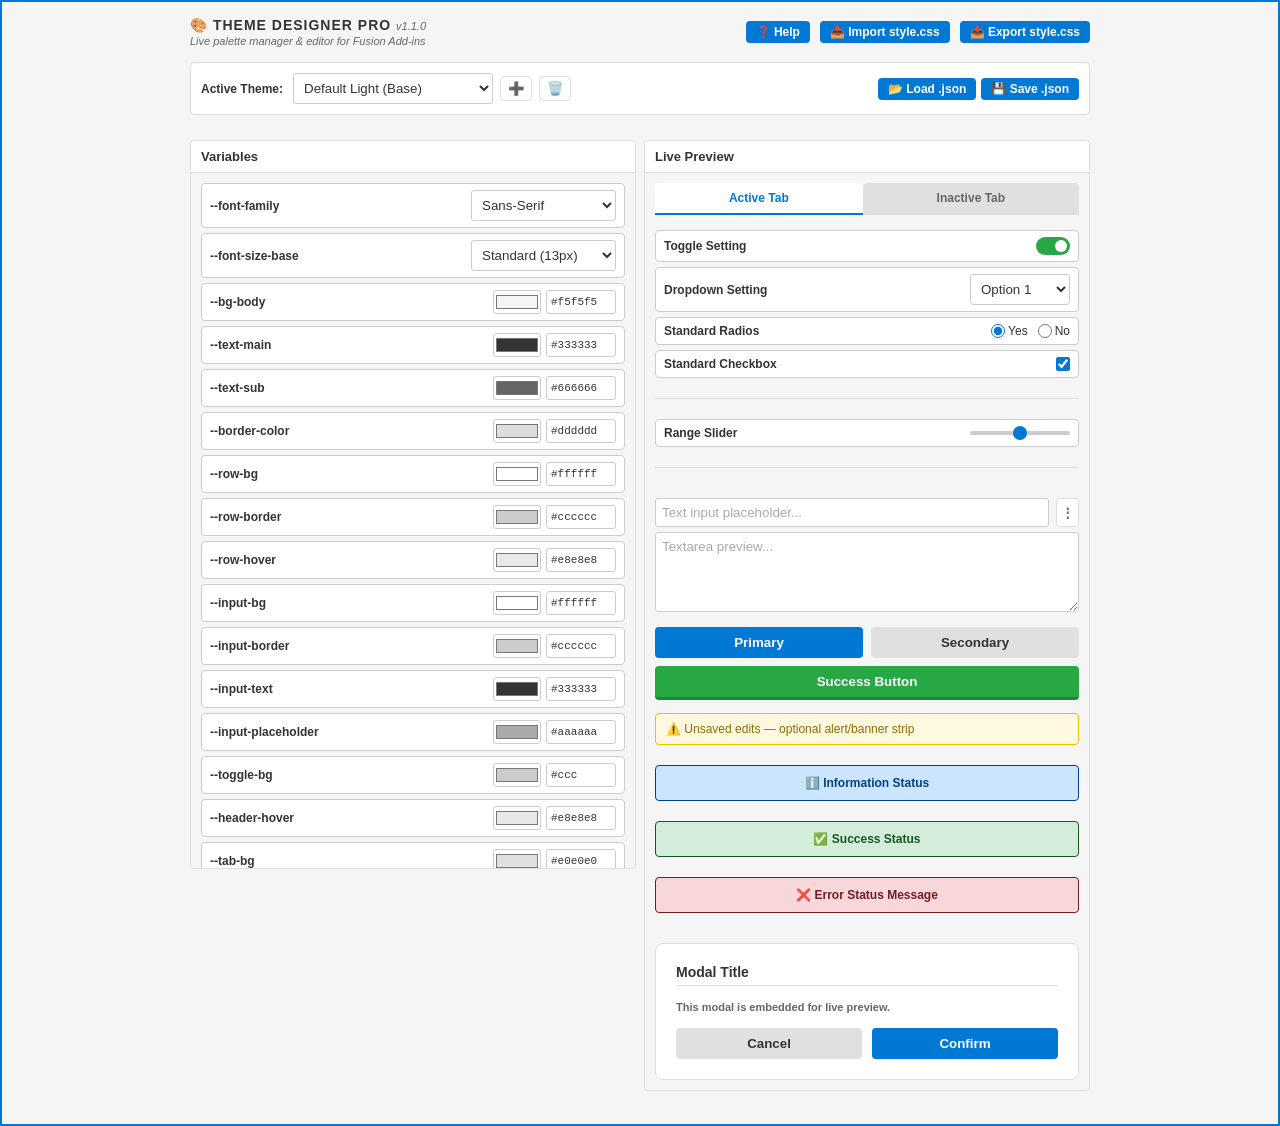
==== commit 57daa3f7: "Fix dead --header-hover variable and --text-sub preview highlight; add version display (v1.1.0) --he" ====
--- a/ThemeDesigner.html
+++ b/ThemeDesigner.html
@@ -27,7 +27,7 @@
     <div class="header" style="flex-direction: column; gap: 15px;">
         <div style="display: flex; justify-content: space-between; width: 100%;">
             <div>
-                <h2>🎨 Theme Designer Pro</h2>
+                <h2>🎨 Theme Designer Pro <span id="app-version" class="sub-header" style="text-transform: none; letter-spacing: normal; font-weight: normal;"></span></h2>
                 <div class="sub-header">Live palette manager & editor for Fusion Add-ins</div>
             </div>
             <div class="controls-bar" style="margin-bottom: 0;">
@@ -193,6 +193,8 @@
 <input type="file" id="file-input" style="display: none;" accept=".css,.json">
 
 <script>
+    const APP_VERSION = '1.1.0';
+
     const cssVariables = [
         '--font-family', '--font-size-base',
         '--bg-body', '--text-main', '--text-sub', '--border-color',
@@ -212,6 +214,7 @@
     let currentLoadAction = null;
 
     async function init() {
+        document.getElementById('app-version').textContent = `v${APP_VERSION}`;
         createPickers();
         
         try {
@@ -578,6 +581,8 @@
             { selector: '.status-box.success', vars: ['--status-success-bg', '--status-success-text'] },
             { selector: '.status-box.error', vars: ['--status-error-bg', '--status-error-text'] },
             { selector: '.banner-warning', vars: ['--banner-warning-bg', '--banner-warning-text', '--banner-warning-border'] },
+            { selector: '.section-header', vars: ['--row-bg', '--header-hover'] },
+            { selector: '.modal-label', vars: ['--text-sub'] },
             { selector: '.modal-content', vars: ['--row-bg', '--border-color', '--text-main'] },
             { selector: 'hr.divider', vars: ['--border-color'] },
             { selector: '.data-row', vars: ['--row-bg', '--row-border', '--text-main'] }
--- a/style.css
+++ b/style.css
@@ -435,6 +435,7 @@
 /* SECTIONS & GRIDS */
 .section { margin-bottom: 10px; border: 1px solid var(--border-color); border-radius: 4px; overflow: hidden; }
 .section-header { display: flex; justify-content: space-between; align-items: center; padding: 8px 10px; background: var(--row-bg); cursor: pointer; user-select: none; }
+.section-header:hover { background: var(--header-hover); }
 .section-header h3 { margin: 0; font-size: var(--font-size-base); pointer-events: none; }
 .section-content { padding: 10px; background: var(--bg-body); border-top: 1px solid var(--border-color); }
 .section.collapsed .section-content { display: none; }
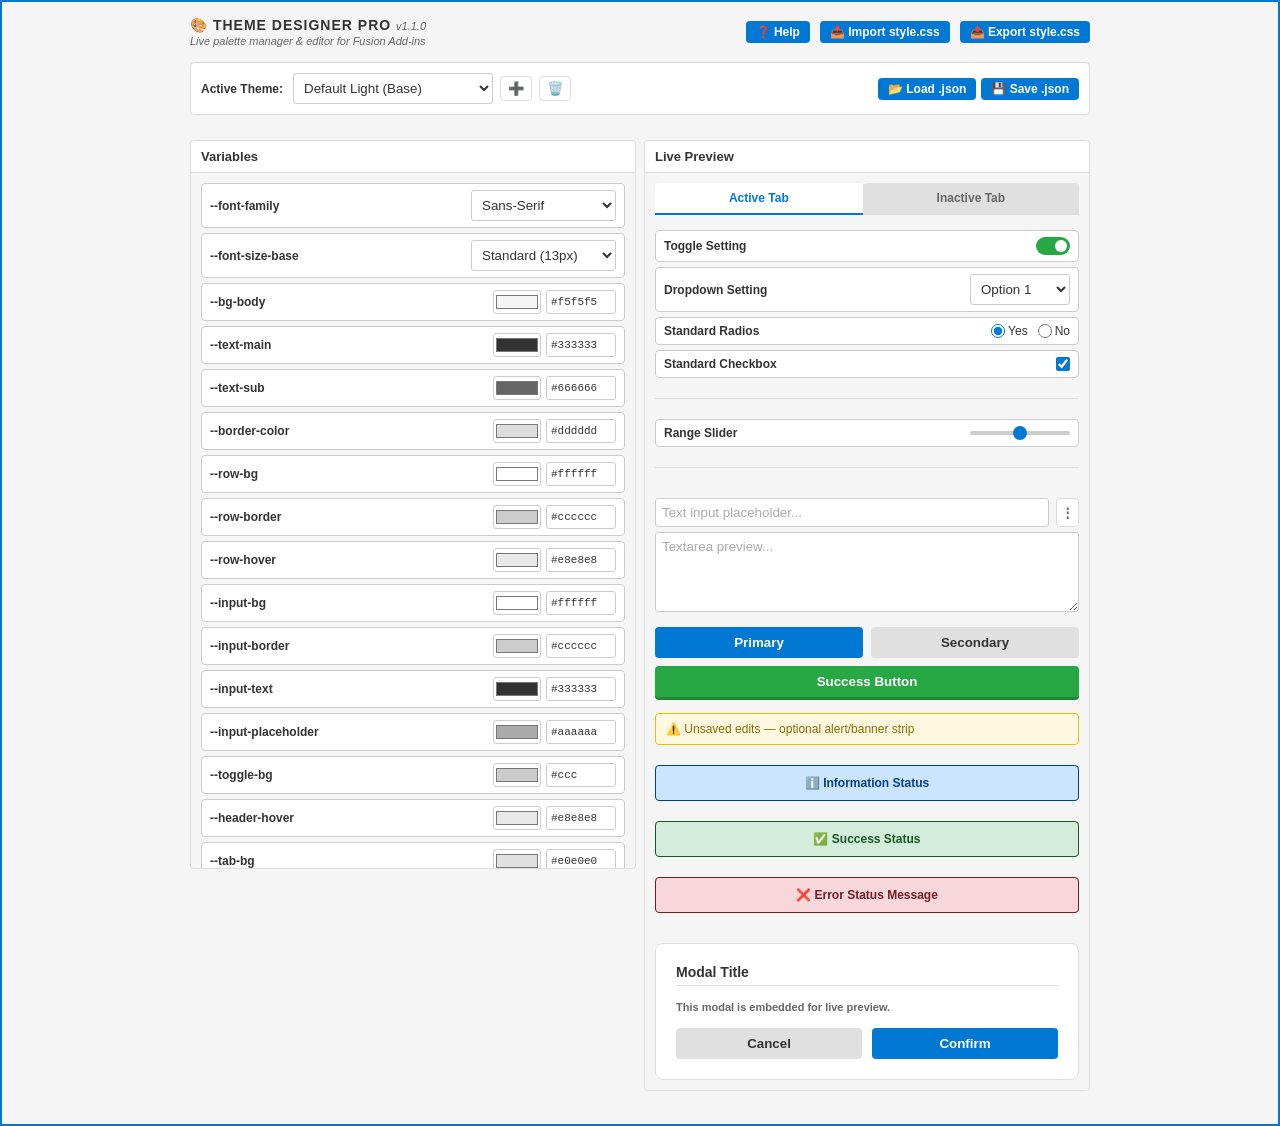
==== commit d56e4100: "Filter Variables panel to clicked element, extend highlight duration (v1.1.0) Clicking a Live Previe" ====
--- a/ThemeDesigner.html
+++ b/ThemeDesigner.html
@@ -17,7 +17,7 @@
             100% { border-color: var(--row-border); box-shadow: 0 0 0 transparent; }
         }
         .highlight-var {
-            animation: highlightPulse 1.5s ease-out;
+            animation: highlightPulse 4.5s ease-out;
         }
     </style>
 </head>
@@ -56,6 +56,7 @@
         <div class="section">
             <div class="section-header">
                 <h3>Variables</h3>
+                <span id="filter-clear" class="row-label" style="display: none; font-weight: normal; color: var(--tab-active-text); cursor: pointer;" onclick="event.stopPropagation(); clearVariableFilter();">✕ Show All</span>
             </div>
             <!-- Scrollable container so it doesn't take up the whole screen -->
             <div class="section-content data-container" id="variables-container" style="max-height: 75vh; overflow-y: auto;">
@@ -560,6 +561,22 @@
     }
 
     // --- INTERACTIVE PREVIEW HIGHLIGHTER ---
+    function filterVariableRows(matchedVars) {
+        cssVariables.forEach(v => {
+            const row = document.getElementById(v)?.closest('.data-row');
+            if (row) row.style.display = matchedVars.includes(v) ? '' : 'none';
+        });
+        document.getElementById('filter-clear').style.display = 'inline';
+    }
+
+    function clearVariableFilter() {
+        cssVariables.forEach(v => {
+            const row = document.getElementById(v)?.closest('.data-row');
+            if (row) row.style.display = '';
+        });
+        document.getElementById('filter-clear').style.display = 'none';
+    }
+
     function setupPreviewHighlighter() {
         const previewContainer = document.querySelector('.preview-sticky');
         if (!previewContainer) return;
@@ -599,8 +616,9 @@
             if (matchedVars.length === 0 && e.target.closest('.section-content')) { matchedVars = ['--bg-body', '--text-main', '--text-sub']; }
 
             if (matchedVars.length > 0) {
+                filterVariableRows(matchedVars);
                 document.querySelectorAll('.highlight-var').forEach(el => el.classList.remove('highlight-var'));
-                
+
                 let firstRow = null;
                 matchedVars.forEach(v => {
                     const input = document.getElementById(v);
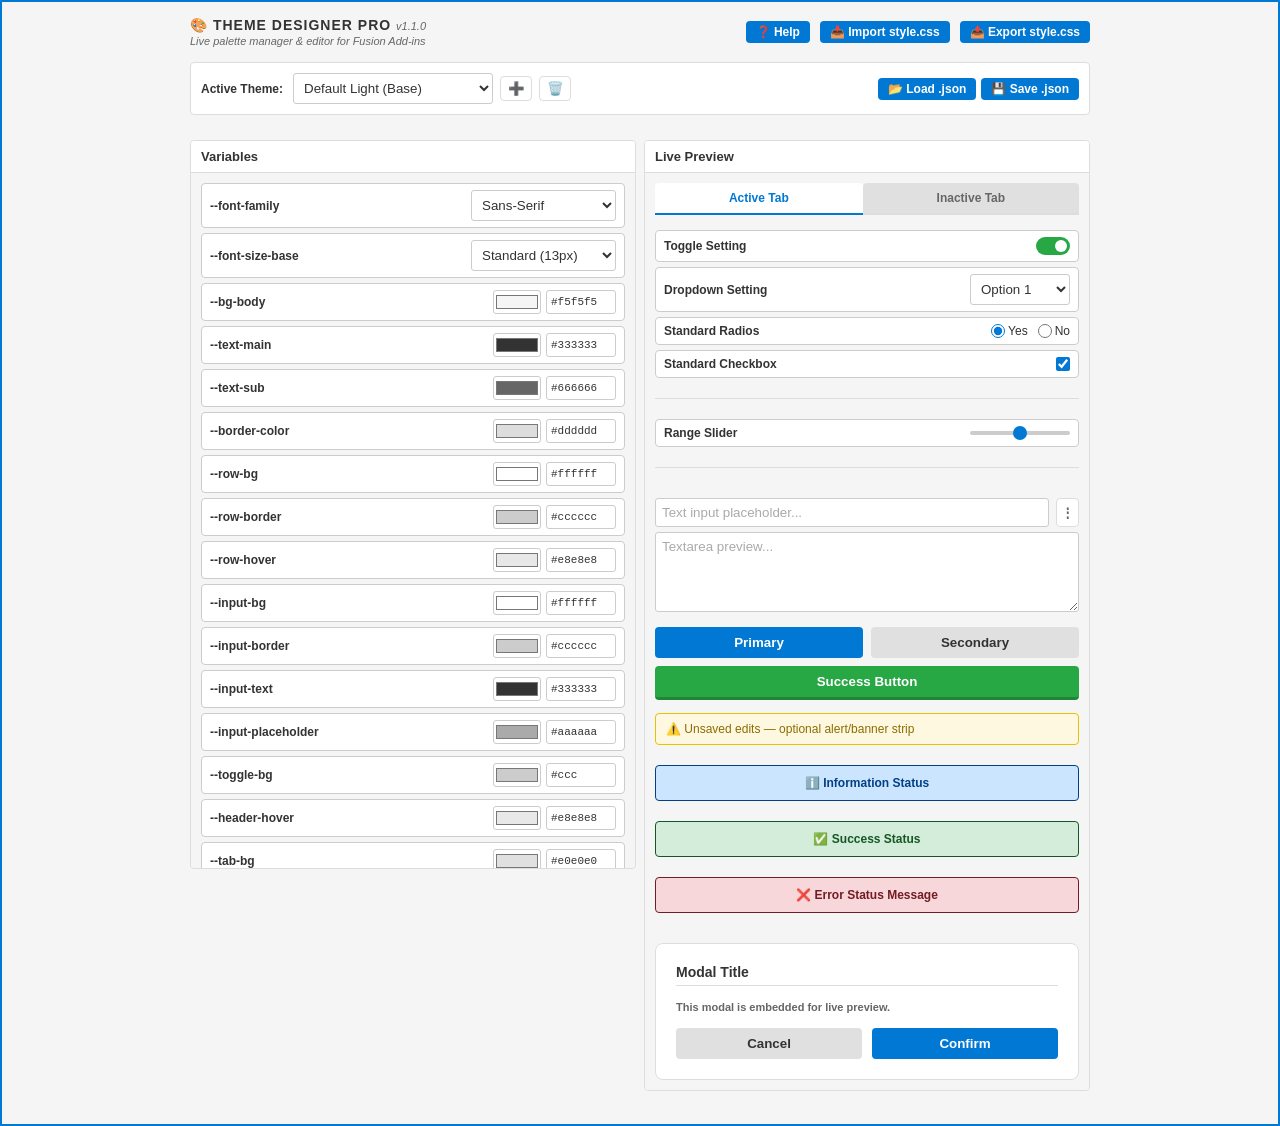
==== commit f45495b1: "Fix crowded spacing on the "Show All" filter link Reusing .row-label pulled in flex-grow: 1, stretch" ====
--- a/ThemeDesigner.html
+++ b/ThemeDesigner.html
@@ -56,7 +56,7 @@
         <div class="section">
             <div class="section-header">
                 <h3>Variables</h3>
-                <span id="filter-clear" class="row-label" style="display: none; font-weight: normal; color: var(--tab-active-text); cursor: pointer;" onclick="event.stopPropagation(); clearVariableFilter();">✕ Show All</span>
+                <span id="filter-clear" class="row-label" style="display: none; flex-grow: 0; font-weight: normal; color: var(--tab-active-text); cursor: pointer;" onclick="event.stopPropagation(); clearVariableFilter();">✕ Show All</span>
             </div>
             <!-- Scrollable container so it doesn't take up the whole screen -->
             <div class="section-content data-container" id="variables-container" style="max-height: 75vh; overflow-y: auto;">
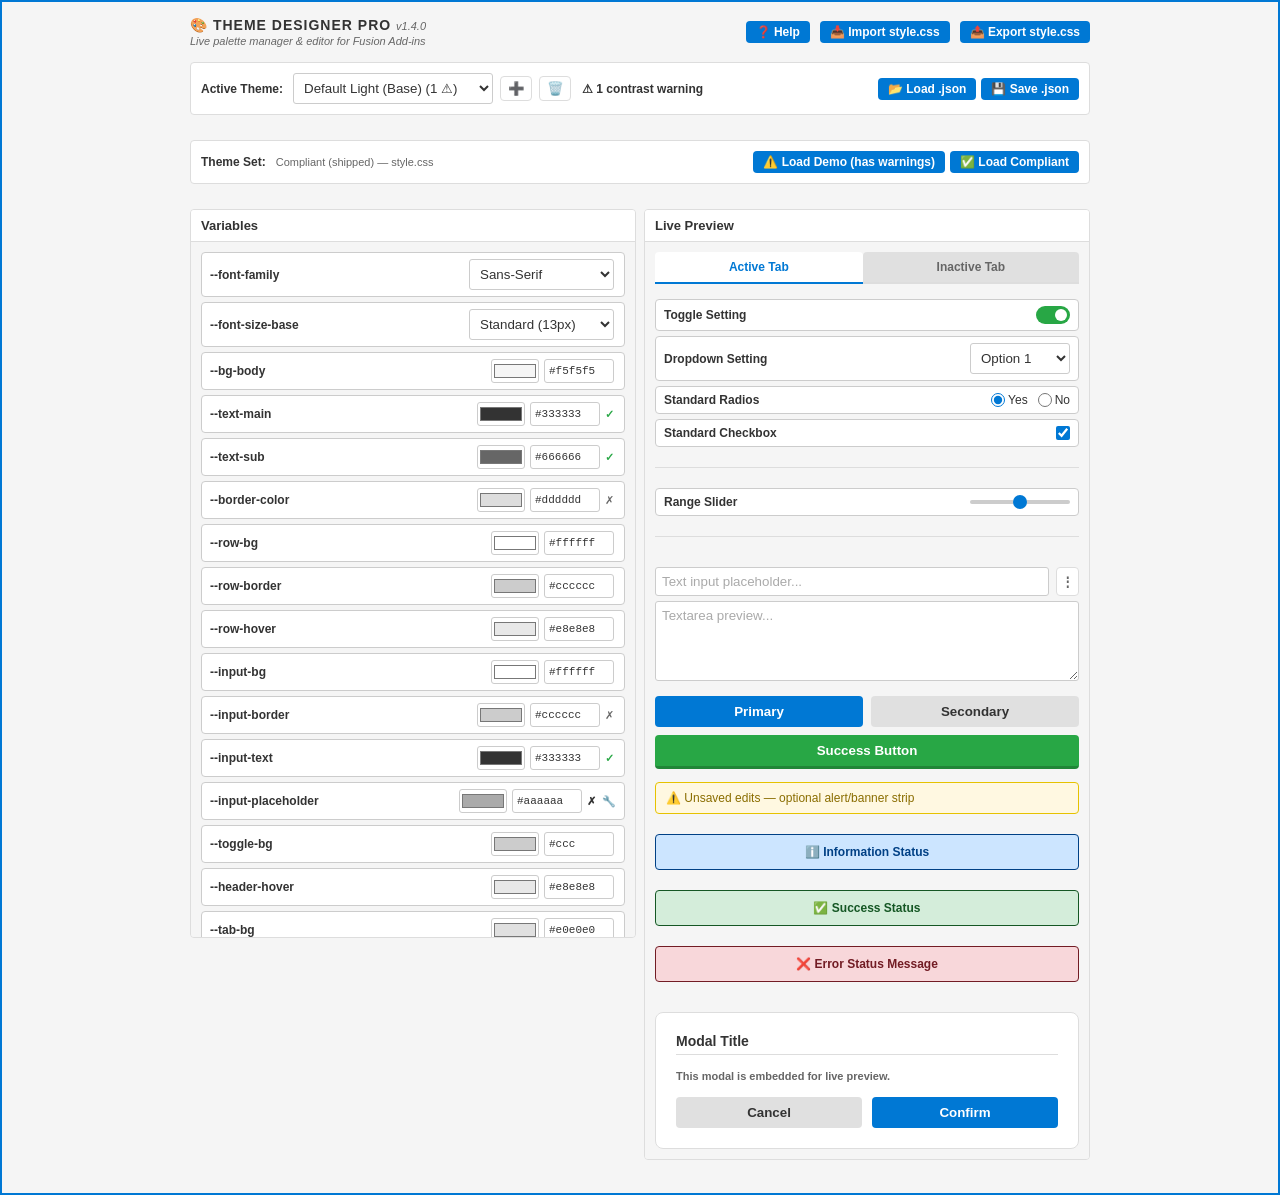
==== commit d7fa2ce4: "Add WCAG contrast checking, bundle third-party palettes, switch to CC-BY-SA license Built a full acc" ====
--- a/ThemeDesigner.html
+++ b/ThemeDesigner.html
@@ -19,6 +19,20 @@
         .highlight-var {
             animation: highlightPulse 4.5s ease-out;
         }
+
+        /* Per-row WCAG contrast badge, populated by updateContrastResults() */
+        .contrast-badge { display: inline-block; width: 14px; text-align: center; font-size: 11px; font-weight: bold; cursor: help; flex-shrink: 0; }
+        .contrast-badge:empty { width: 0; }
+        .contrast-badge.contrast-fail { color: var(--text-danger); }
+        .contrast-badge.contrast-unevaluated { color: var(--text-sub); font-weight: normal; }
+        .contrast-badge.contrast-pass-large { color: var(--banner-warning-text); }
+        .contrast-badge.contrast-pass-aa { color: var(--btn-success); }
+        /* Fails every one of this row's pairs, but only pairs already flagged "accepted" (see CLAUDE.md) */
+        .contrast-badge.contrast-accepted { color: var(--text-sub); font-weight: normal; }
+
+        /* Suggest-a-fix link, shown only next to a row with a real (non-accepted) fail */
+        .contrast-fix-link { display: none; font-size: 11px; cursor: pointer; flex-shrink: 0; margin-left: 2px; }
+        .contrast-fix-link:hover { opacity: 0.7; }
     </style>
 </head>
 <body>
@@ -42,10 +56,21 @@
                 <select id="theme-selector" onchange="changeTheme(this.value)" style="width: 200px;"></select>
                 <button class="btn-secondary action-btn" onclick="addTheme()" title="Create New Theme (Copies Current)">➕</button>
                 <button class="btn-secondary action-btn" onclick="deleteTheme()" title="Delete Current Theme">🗑️</button>
+                <span id="contrast-summary" style="font-size: calc(var(--font-size-base) - 1px); font-weight: bold; color: var(--text-danger); margin-left: 6px;"></span>
             </div>
             <div style="display: flex; gap: 5px;">
                 <button class="btn-secondary icon-btn" onclick="triggerLoadSingle()">📂 Load .json</button>
                 <button class="btn-secondary icon-btn" onclick="saveSingleTheme()">💾 Save .json</button>
+            </div>
+        </div>
+        <div class="controls-bar" style="width: 100%; background: var(--row-bg); padding: 10px; border-radius: 4px; border: 1px solid var(--border-color); box-sizing: border-box;">
+            <div style="display: flex; gap: 5px; align-items: center;">
+                <span class="row-label" style="margin-right: 5px; flex-grow: 0;">Theme Set:</span>
+                <span id="theme-set-label" class="sub-header" style="font-style: normal;"></span>
+            </div>
+            <div style="display: flex; gap: 5px;">
+                <button class="btn-secondary icon-btn" onclick="loadDemoThemes()" title="Load a frozen snapshot with real, known contrast issues — including Solarized Dark/Light, kept only here as demonstration themes — so you can see the checker flag actual problems">⚠️ Load Demo (has warnings)</button>
+                <button class="btn-secondary icon-btn" onclick="loadCompliantThemes()" title="Reload the shipped, contrast-checked theme set">✅ Load Compliant</button>
             </div>
         </div>
     </div>
@@ -191,10 +216,24 @@
     </div>
 </div>
 
+<!-- SUGGEST-A-FIX CONFIRMATION MODAL -->
+<div class="modal-overlay" id="fix-confirm-modal">
+    <div class="modal-content" style="max-width: 380px; width: 90%;">
+        <h3>🔧 Suggested Fix</h3>
+        <div id="fix-confirm-body" style="font-size: calc(var(--font-size-base) - 1px); line-height: 1.5; color: var(--text-main);">
+            <!-- populated by openFixConfirmModal() -->
+        </div>
+        <div class="modal-actions">
+            <button class="modal-btn btn-cancel" onclick="closeFixConfirmModal()">Cancel</button>
+            <button class="modal-btn btn-save" onclick="confirmApplyFix()">Apply Fix</button>
+        </div>
+    </div>
+</div>
+
 <input type="file" id="file-input" style="display: none;" accept=".css,.json">
 
 <script>
-    const APP_VERSION = '1.1.0';
+    const APP_VERSION = '1.4.0';
 
     const cssVariables = [
         '--font-family', '--font-size-base',
@@ -202,27 +241,380 @@
         '--row-bg', '--row-border', '--row-hover',
         '--input-bg', '--input-border', '--input-text', '--input-placeholder', '--toggle-bg',
         '--header-hover', '--tab-bg', '--tab-active-bg', '--tab-text', '--tab-active-text',
-        '--btn-primary', '--btn-primary-hover', '--btn-success', '--btn-success-hover',
+        '--btn-primary', '--btn-primary-hover', '--btn-primary-text',
+        '--btn-success', '--btn-success-hover', '--btn-success-text',
         '--btn-secondary', '--btn-secondary-hover', '--btn-secondary-text',
         '--status-success-bg', '--status-success-text',
         '--status-error-bg', '--status-error-text',
         '--status-info-bg', '--status-info-text',
-        '--banner-warning-bg', '--banner-warning-text', '--banner-warning-border'
+        '--banner-warning-bg', '--banner-warning-text', '--banner-warning-border',
+        '--focus-ring', '--text-danger', '--overlay-bg'
     ];
 
     let themes = {}; // Memory storage: { themeId: { "--var": "value" } }
     let baseCSS = ""; // Non-theme CSS rules (layout, structure)
     let currentLoadAction = null;
 
+    // --- CONTRAST ENGINE (WCAG 2.x relative luminance / contrast ratio) ---
+    // Scope: hex3/hex4/hex6/hex8, rgb()/rgba(), and `transparent`. Anything else (named
+    // colors, gradients, unresolved var(), malformed input) parses to null and is reported
+    // as "unevaluated" rather than guessed. Alpha < 1 is also reported "unevaluated" rather
+    // than composited against an assumed background, per the same rule.
+
+    function parseColor(str) {
+        if (!str) return null;
+        str = str.trim();
+        if (str.toLowerCase() === 'transparent') return { r: 0, g: 0, b: 0, a: 0 };
+
+        if (str[0] === '#') {
+            let hex = str.slice(1);
+            if (hex.length === 3 || hex.length === 4) hex = hex.split('').map(c => c + c).join('');
+            if ((hex.length !== 6 && hex.length !== 8) || !/^[0-9a-fA-F]+$/.test(hex)) return null;
+            return {
+                r: parseInt(hex.slice(0, 2), 16),
+                g: parseInt(hex.slice(2, 4), 16),
+                b: parseInt(hex.slice(4, 6), 16),
+                a: hex.length === 8 ? parseInt(hex.slice(6, 8), 16) / 255 : 1
+            };
+        }
+
+        const rgbMatch = str.match(/^rgba?\(\s*(\d+)\s*,\s*(\d+)\s*,\s*(\d+)\s*(?:,\s*([\d.]+)\s*)?\)$/i);
+        if (rgbMatch) {
+            return {
+                r: parseInt(rgbMatch[1], 10),
+                g: parseInt(rgbMatch[2], 10),
+                b: parseInt(rgbMatch[3], 10),
+                a: rgbMatch[4] !== undefined ? parseFloat(rgbMatch[4]) : 1
+            };
+        }
+
+        return null; // Unsupported: named colors, gradients, var(...), etc.
+    }
+
+    function relativeLuminance({ r, g, b }) {
+        const chan = (v) => {
+            v /= 255;
+            return v <= 0.03928 ? v / 12.92 : Math.pow((v + 0.055) / 1.055, 2.4);
+        };
+        return 0.2126 * chan(r) + 0.7152 * chan(g) + 0.0722 * chan(b);
+    }
+
+    function contrastRatio(colorA, colorB) {
+        const l1 = relativeLuminance(colorA);
+        const l2 = relativeLuminance(colorB);
+        const lighter = Math.max(l1, l2);
+        const darker = Math.min(l1, l2);
+        return (lighter + 0.05) / (darker + 0.05);
+    }
+
+    // role: 'normal-text' (4.5:1 AA, 3:1 large-text-only) or 'ui-component' (3:1 AA, no large-text tier)
+    function classifyContrast(ratio, role) {
+        if (ratio >= 4.5) return 'pass-aa';
+        if (role === 'normal-text' && ratio >= 3) return 'pass-large';
+        if (role === 'ui-component' && ratio >= 3) return 'pass-aa';
+        return 'fail';
+    }
+
+    function checkContrastPair(fgValue, bgValue, role) {
+        const fg = parseColor(fgValue);
+        const bg = parseColor(bgValue);
+        if (!fg || !bg || fg.a < 1 || bg.a < 1) return { status: 'unevaluated', ratio: null };
+        const ratio = contrastRatio(fg, bg);
+        return { status: classifyContrast(ratio, role), ratio };
+    }
+
+    // Built-in semantic pairs, trimmed to tokens that actually exist in the standard 40-variable set.
+    // `accepted: true` marks a pair as a known, by-design warning (decorative hairlines/borders that
+    // are also distinguished by a background-color difference elsewhere) — not something to chase to
+    // a green checkmark. See CLAUDE.md's v1.3.0+ notes before changing which pairs carry this flag.
+    const CONTRAST_PAIRS = [
+        { fg: '--text-main', bg: '--bg-body', role: 'normal-text' },
+        { fg: '--text-sub', bg: '--bg-body', role: 'normal-text' },
+        { fg: '--text-main', bg: '--row-bg', role: 'normal-text' },
+        { fg: '--text-sub', bg: '--row-bg', role: 'normal-text' },
+        { fg: '--input-text', bg: '--input-bg', role: 'normal-text' },
+        { fg: '--input-placeholder', bg: '--input-bg', role: 'normal-text' },
+        { fg: '--tab-text', bg: '--tab-bg', role: 'normal-text' },
+        { fg: '--tab-active-text', bg: '--tab-active-bg', role: 'normal-text' },
+        { fg: '--btn-primary-text', bg: '--btn-primary', role: 'normal-text' },
+        { fg: '--btn-primary-text', bg: '--btn-primary-hover', role: 'normal-text' },
+        { fg: '--btn-success-text', bg: '--btn-success', role: 'normal-text' },
+        { fg: '--btn-success-text', bg: '--btn-success-hover', role: 'normal-text' },
+        { fg: '--btn-secondary-text', bg: '--btn-secondary', role: 'normal-text' },
+        { fg: '--btn-secondary-text', bg: '--btn-secondary-hover', role: 'normal-text' },
+        { fg: '--status-success-text', bg: '--status-success-bg', role: 'normal-text' },
+        { fg: '--status-error-text', bg: '--status-error-bg', role: 'normal-text' },
+        { fg: '--status-info-text', bg: '--status-info-bg', role: 'normal-text' },
+        { fg: '--banner-warning-text', bg: '--banner-warning-bg', role: 'normal-text' },
+        { fg: '--text-danger', bg: '--row-bg', role: 'normal-text' },
+        { fg: '--input-border', bg: '--input-bg', role: 'ui-component', accepted: true },
+        { fg: '--input-border', bg: '--bg-body', role: 'ui-component', accepted: true },
+        { fg: '--border-color', bg: '--bg-body', role: 'ui-component', accepted: true },
+        { fg: '--banner-warning-border', bg: '--banner-warning-bg', role: 'ui-component', accepted: true }
+    ];
+
+    function runContrastChecks(vars) {
+        if (!vars) return [];
+        return CONTRAST_PAIRS.map(pair => ({
+            fgVar: pair.fg, bgVar: pair.bg, role: pair.role, accepted: !!pair.accepted,
+            ...checkContrastPair(vars[pair.fg], vars[pair.bg], pair.role)
+        }));
+    }
+
+    // --- Suggest-a-fix: same-hue lightness search, used only for real (non-accepted) fails ---
+
+    function rgbToHsl({ r, g, b }) {
+        r /= 255; g /= 255; b /= 255;
+        const max = Math.max(r, g, b), min = Math.min(r, g, b);
+        let h, s, l = (max + min) / 2;
+        if (max === min) {
+            h = s = 0;
+        } else {
+            const d = max - min;
+            s = l > 0.5 ? d / (2 - max - min) : d / (max + min);
+            switch (max) {
+                case r: h = (g - b) / d + (g < b ? 6 : 0); break;
+                case g: h = (b - r) / d + 2; break;
+                default: h = (r - g) / d + 4;
+            }
+            h /= 6;
+        }
+        return { h, s, l };
+    }
+
+    function hslToRgb({ h, s, l }) {
+        if (s === 0) {
+            const v = Math.round(l * 255);
+            return { r: v, g: v, b: v };
+        }
+        const hue2rgb = (p, q, t) => {
+            if (t < 0) t += 1;
+            if (t > 1) t -= 1;
+            if (t < 1 / 6) return p + (q - p) * 6 * t;
+            if (t < 1 / 2) return q;
+            if (t < 2 / 3) return p + (q - p) * (2 / 3 - t) * 6;
+            return p;
+        };
+        const q = l < 0.5 ? l * (1 + s) : l + s - l * s;
+        const p = 2 * l - q;
+        return {
+            r: Math.round(hue2rgb(p, q, h + 1 / 3) * 255),
+            g: Math.round(hue2rgb(p, q, h) * 255),
+            b: Math.round(hue2rgb(p, q, h - 1 / 3) * 255)
+        };
+    }
+
+    function rgbToHex({ r, g, b }) {
+        return '#' + [r, g, b].map(v => Math.max(0, Math.min(255, v)).toString(16).padStart(2, '0')).join('');
+    }
+
+    // constraints: [{ bg: {r,g,b}, threshold: number }, ...] — every constraint must be met.
+    // Searches lightness in both directions along the color's current hue/saturation and returns
+    // whichever direction reaches all thresholds in fewer steps (the smaller visual change), or null
+    // if the color already meets every constraint or no in-range lightness satisfies all of them.
+    function computeSuggestedColor(fgColor, constraints) {
+        if (!constraints.length) return null;
+        const worstScore = (rgb) => Math.min(...constraints.map(c => contrastRatio(rgb, c.bg) / c.threshold));
+        if (worstScore(fgColor) >= 1) return null;
+
+        const hsl = rgbToHsl(fgColor);
+        const search = (dir) => {
+            for (let step = 1; step <= 100; step++) {
+                const l = hsl.l + dir * step * 0.01;
+                if (l < 0 || l > 1) return null;
+                const candidate = hslToRgb({ h: hsl.h, s: hsl.s, l });
+                if (worstScore(candidate) >= 1) return { l, rgb: candidate };
+            }
+            return null;
+        };
+
+        const lighter = search(1);
+        const darker = search(-1);
+        let chosen = null;
+        if (lighter && darker) {
+            chosen = Math.abs(lighter.l - hsl.l) <= Math.abs(darker.l - hsl.l) ? lighter : darker;
+        } else {
+            chosen = lighter || darker;
+        }
+        return chosen ? rgbToHex(chosen.rgb) : null;
+    }
+
+    // Gathers this variable's real (non-accepted) pairs from the active theme and suggests a fix.
+    // Returns a hex string, or null if there's nothing to suggest (already passes, unparseable, or
+    // no in-range color satisfies every relevant pair at once).
+    function suggestFix(fgVar) {
+        const currentId = document.getElementById('theme-selector').value;
+        const vars = themes[currentId];
+        if (!vars) return null;
+        const fgColor = parseColor(vars[fgVar]);
+        if (!fgColor) return null;
+
+        const constraints = CONTRAST_PAIRS
+            .filter(p => p.fg === fgVar && !p.accepted)
+            .map(p => {
+                const bg = parseColor(vars[p.bg]);
+                return bg ? { bg, threshold: p.role === 'normal-text' ? 4.5 : 3 } : null;
+            })
+            .filter(Boolean);
+
+        return computeSuggestedColor(fgColor, constraints);
+    }
+
+    // Applies a value to a variable exactly as a manual picker edit would: updates the theme data,
+    // syncs both the text and color inputs, and re-renders (which also recomputes contrast results).
+    function applyVariableValue(v, value) {
+        const currentId = document.getElementById('theme-selector').value;
+        if (!themes[currentId]) return;
+        themes[currentId][v] = value;
+        const textInput = document.getElementById(v);
+        if (textInput) textInput.value = value;
+        const colorInput = document.getElementById(v + '-color');
+        if (colorInput) colorInput.value = colorToHex(value);
+        updateStyleTag();
+    }
+
+    let pendingFixVar = null; // set while the suggest-a-fix modal is open; the variable it would apply to
+
+    function openFixConfirmModal(v) {
+        const fixLink = document.getElementById(v + '-fix');
+        const suggestion = fixLink && fixLink.dataset.suggestion;
+        if (!suggestion) return;
+        const currentId = document.getElementById('theme-selector').value;
+        const current = themes[currentId] && themes[currentId][v];
+
+        pendingFixVar = v;
+        document.getElementById('fix-confirm-body').innerHTML = `
+            <p style="margin-top: 0;">Replace <code style="background: var(--input-bg); border: 1px solid var(--border-color); padding: 2px 4px; border-radius: 3px;">${v}</code>:</p>
+            <div style="display: flex; align-items: center; justify-content: center; gap: 14px; margin: 12px 0;">
+                <div style="text-align: center;">
+                    <div style="width: 40px; height: 40px; border-radius: 4px; border: 1px solid var(--border-color); background: ${current};"></div>
+                    <div style="font-family: monospace; font-size: 11px; margin-top: 4px;">${current}</div>
+                </div>
+                <div style="font-size: 18px; color: var(--text-sub);">→</div>
+                <div style="text-align: center;">
+                    <div style="width: 40px; height: 40px; border-radius: 4px; border: 1px solid var(--border-color); background: ${suggestion};"></div>
+                    <div style="font-family: monospace; font-size: 11px; margin-top: 4px;">${suggestion}</div>
+                </div>
+            </div>
+            <p style="margin-bottom: 0; color: var(--text-sub);">This clears its known contrast failures against the pair(s) it was failing.</p>
+        `;
+        document.getElementById('fix-confirm-modal').style.display = 'flex';
+    }
+
+    function closeFixConfirmModal() {
+        document.getElementById('fix-confirm-modal').style.display = 'none';
+        pendingFixVar = null;
+    }
+
+    function confirmApplyFix() {
+        if (!pendingFixVar) return;
+        const fixLink = document.getElementById(pendingFixVar + '-fix');
+        const suggestion = fixLink && fixLink.dataset.suggestion;
+        if (suggestion) applyVariableValue(pendingFixVar, suggestion);
+        closeFixConfirmModal();
+    }
+
+    // Recomputes the per-row badges + summary count for the currently active theme.
+    // Called after any edit to that theme's colors and after switching themes.
+    function updateContrastResults() {
+        const currentId = document.getElementById('theme-selector').value;
+        const vars = themes[currentId];
+        if (!vars) return;
+
+        const results = runContrastChecks(vars);
+        const rank = { fail: 0, unevaluated: 1, 'pass-large': 2, 'pass-aa': 3 };
+        const icon = { fail: '✗', unevaluated: '—', 'pass-large': '⚠', 'pass-aa': '✓' };
+        const label = {
+            fail: 'Fail',
+            unevaluated: 'Unevaluated (unsupported color format or partial transparency)',
+            'pass-large': 'Pass — large text / UI components only, not normal text',
+            'pass-aa': 'Pass AA'
+        };
+
+        // A variable can be the foreground of more than one pair (e.g. base + hover); show its worst result.
+        const byVar = {};
+        results.forEach(r => { (byVar[r.fgVar] = byVar[r.fgVar] || []).push(r); });
+
+        cssVariables.forEach(v => {
+            const badge = document.getElementById(v + '-badge');
+            const fixLink = document.getElementById(v + '-fix');
+            const checks = byVar[v];
+
+            if (!checks || checks.length === 0) {
+                if (badge) { badge.textContent = ''; badge.title = ''; badge.className = 'contrast-badge'; }
+                if (fixLink) fixLink.style.display = 'none';
+                return;
+            }
+
+            const worst = checks.reduce((a, b) => rank[b.status] < rank[a.status] ? b : a);
+            const failedChecks = checks.filter(c => c.status === 'fail');
+            const realFails = failedChecks.filter(c => !c.accepted);
+            // Only downgrade the badge's visual urgency to "accepted" when every failing pair for this
+            // row is accepted — if even one real fail remains, it stays fully flagged.
+            const isAcceptedOnly = worst.status === 'fail' && failedChecks.length > 0 && realFails.length === 0;
+
+            if (badge) {
+                badge.textContent = icon[worst.status];
+                badge.className = 'contrast-badge ' + (isAcceptedOnly ? 'contrast-accepted' : 'contrast-' + worst.status);
+                badge.title = checks.map(c => {
+                    const ratioText = c.ratio ? c.ratio.toFixed(2) + ':1 — ' : '';
+                    const acceptedNote = c.status === 'fail' && c.accepted ? ' — known, accepted by design (see README.md)' : '';
+                    return `${c.fgVar} on ${c.bgVar}: ${ratioText}${label[c.status]}${acceptedNote}`;
+                }).join('\n');
+            }
+
+            if (fixLink) {
+                const suggestion = realFails.length > 0 ? suggestFix(v) : null;
+                if (suggestion) {
+                    fixLink.style.display = 'inline-block';
+                    fixLink.title = `Suggest fixing to ${suggestion}`;
+                    fixLink.dataset.suggestion = suggestion;
+                } else {
+                    fixLink.style.display = 'none';
+                    delete fixLink.dataset.suggestion;
+                }
+            }
+        });
+
+        // Headline count is real (non-accepted) fails only — accepted ones are still visible per-row
+        // via the muted badge above, just not counted toward "needs attention."
+        const realFailCount = results.filter(r => r.status === 'fail' && !r.accepted).length;
+        const acceptedFailCount = results.filter(r => r.status === 'fail' && r.accepted).length;
+        const summary = document.getElementById('contrast-summary');
+        if (summary) {
+            summary.textContent = realFailCount > 0 ? `⚠ ${realFailCount} contrast warning${realFailCount === 1 ? '' : 's'}` : '';
+            const acceptedNote = acceptedFailCount > 0 ? ` (+${acceptedFailCount} known/accepted, not counted here — see README.md)` : '';
+            summary.title = realFailCount > 0
+                ? `One or more foreground/background pairs fall below WCAG AA.${acceptedNote} This checks the defined semantic pairs only — it is not a guarantee of full accessibility.`
+                : (acceptedFailCount > 0 ? `No unaddressed contrast failures.${acceptedNote}` : '');
+        }
+    }
+
+    // Fetches a style.css-shaped file and returns it already run through parseStyleCSS().
+    async function fetchThemeSet(url) {
+        const res = await fetch(url);
+        if (!res.ok) throw new Error(`Could not fetch ${url}`);
+        return parseStyleCSS(await res.text());
+    }
+
+    let currentThemeSet = 'compliant'; // 'compliant' | 'demo' | 'imported' — drives the label in the Theme Set row
+
+    function updateThemeSetLabel() {
+        const label = document.getElementById('theme-set-label');
+        if (!label) return;
+        label.textContent = {
+            compliant: 'Compliant (shipped) — style.css',
+            demo: '⚠ Demo — style-demo.css, kept intentionally imperfect',
+            imported: 'Imported (custom file)'
+        }[currentThemeSet] || '';
+    }
+
     async function init() {
         document.getElementById('app-version').textContent = `v${APP_VERSION}`;
         createPickers();
-        
+
         try {
-            const res = await fetch('style.css');
-            if (!res.ok) throw new Error("Could not fetch style.css");
-            const cssText = await res.text();
-            const parsed = parseStyleCSS(cssText);
+            const parsed = await fetchThemeSet('style.css');
             themes = parsed.themes;
             baseCSS = parsed.baseCSS;
         } catch (e) {
@@ -230,11 +622,44 @@
             loadThemesFromDOMFallback();
         }
 
+        updateThemeSetLabel();
         updateThemeDropdown();
         updateStyleTag();
         changeTheme("");
         setupFileInput();
         setupPreviewHighlighter();
+    }
+
+    // Swaps in the frozen "has real warnings" snapshot — same pipeline as init(), just a fixed URL
+    // instead of the default style.css, so users can see the contrast checker flag real problems.
+    async function loadDemoThemes() {
+        try {
+            const parsed = await fetchThemeSet('style-demo.css');
+            themes = parsed.themes;
+            baseCSS = parsed.baseCSS;
+            currentThemeSet = 'demo';
+            updateThemeSetLabel();
+            updateThemeDropdown();
+            updateStyleTag();
+            changeTheme("");
+        } catch (e) {
+            alert("Could not load style-demo.css. This needs the app served over http(s):// — it won't work when ThemeDesigner.html is opened directly as a local file. See README.md for how to serve it locally.");
+        }
+    }
+
+    async function loadCompliantThemes() {
+        try {
+            const parsed = await fetchThemeSet('style.css');
+            themes = parsed.themes;
+            baseCSS = parsed.baseCSS;
+            currentThemeSet = 'compliant';
+            updateThemeSetLabel();
+            updateThemeDropdown();
+            updateStyleTag();
+            changeTheme("");
+        } catch (e) {
+            alert("Could not reload style.css.");
+        }
     }
 
     function createPickers() {
@@ -322,6 +747,20 @@
                 controls.appendChild(wrapper);
             }
             
+            const badge = document.createElement('span');
+            badge.className = 'contrast-badge';
+            badge.id = v + '-badge';
+            controls.appendChild(badge);
+
+            const fixLink = document.createElement('span');
+            fixLink.className = 'contrast-fix-link';
+            fixLink.id = v + '-fix';
+            fixLink.textContent = '🔧';
+            fixLink.title = 'Suggest a fix';
+            fixLink.style.display = 'none';
+            fixLink.addEventListener('click', () => openFixConfirmModal(v));
+            controls.appendChild(fixLink);
+
             row.appendChild(label);
             row.appendChild(controls);
             container.appendChild(row);
@@ -365,6 +804,7 @@
             document.body.removeAttribute('data-theme');
         }
         updatePickers(id);
+        updateContrastResults();
     }
 
     function updateThemeDropdown() {
@@ -374,7 +814,9 @@
         for (let id in themes) {
             let opt = document.createElement('option');
             opt.value = id;
-            opt.text = id === "" ? "Default Light (Base)" : id;
+            let label = id === "" ? "Default Light (Base)" : id;
+            const realFailCount = runContrastChecks(themes[id]).filter(r => r.status === 'fail' && !r.accepted).length;
+            opt.text = realFailCount > 0 ? `${label} (${realFailCount} ⚠)` : label;
             select.appendChild(opt);
         }
         if (themes[current]) select.value = current;
@@ -424,6 +866,7 @@
             document.head.appendChild(styleTag);
         }
         styleTag.innerHTML = out;
+        updateContrastResults();
     }
 
     // --- FILE I/O LOGIC ---
@@ -516,6 +959,8 @@
                     const parsed = parseStyleCSS(content);
                     themes = parsed.themes;
                     baseCSS = parsed.baseCSS;
+                    currentThemeSet = 'imported';
+                    updateThemeSetLabel();
                     updateThemeDropdown();
                     updateStyleTag();
                     changeTheme("");
@@ -540,7 +985,7 @@
 
     // Fallback if fetch fails (e.g. executing index.html locally in Chrome without a server)
     function loadThemesFromDOMFallback() {
-        const knownThemes = ["", "Classic Dark", "Ocean", "Hacker", "Solarized Dark", "Gruvbox Light", "Warm Sepia", "Solarized Light"];
+        const knownThemes = ["", "Classic Dark", "Ocean", "Hacker", "Gruvbox Light", "Warm Sepia", "Hot Pink"];
         let hidden = document.createElement('div');
         hidden.style.display = 'none';
         document.body.appendChild(hidden);
@@ -583,9 +1028,9 @@
         
         // Map selectors to the variables that control their colors
         const elementMap = [
-            { selector: '.btn-primary, .btn-save', vars: ['--btn-primary', '--btn-primary-hover'] },
+            { selector: '.btn-primary, .btn-save', vars: ['--btn-primary', '--btn-primary-hover', '--btn-primary-text'] },
             { selector: '.btn-secondary, .btn-cancel', vars: ['--btn-secondary', '--btn-secondary-hover', '--btn-secondary-text'] },
-            { selector: '.btn-success', vars: ['--btn-success', '--btn-success-hover'] },
+            { selector: '.btn-success', vars: ['--btn-success', '--btn-success-hover', '--btn-success-text'] },
             { selector: '.action-btn', vars: ['--row-bg', '--row-hover', '--border-color', '--text-sub'] },
             { selector: '.tab-btn.active', vars: ['--tab-active-bg', '--tab-active-text', '--border-color'] },
             { selector: '.tab-btn', vars: ['--tab-bg', '--tab-text', '--border-color'] },
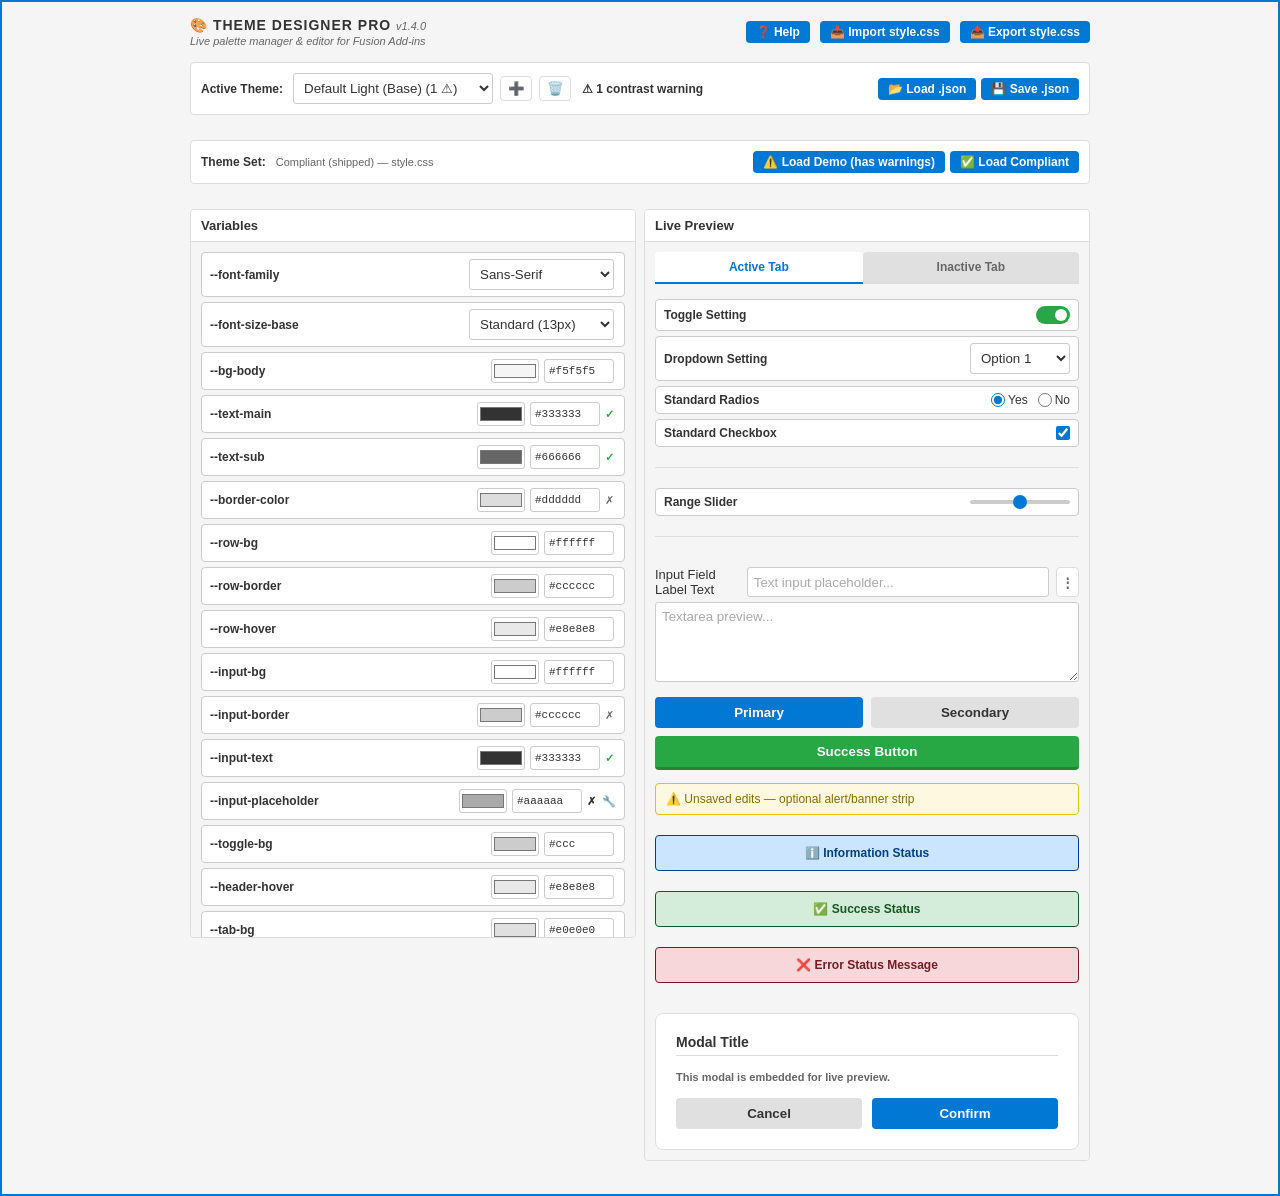
==== commit 6f63590d: "Add label to input field in ThemeDesigner.html" ====
--- a/ThemeDesigner.html
+++ b/ThemeDesigner.html
@@ -149,6 +149,7 @@
                     <hr class="divider">
                     
                     <div class="input-group">
+                        <label>Input Field Label Text</label>
                         <input type="text" placeholder="Text input placeholder...">
                         <button class="action-btn">⋮</button>
                     </div>
@@ -1084,4 +1085,4 @@
 </script>
 
 </body>
-</html>+</html>
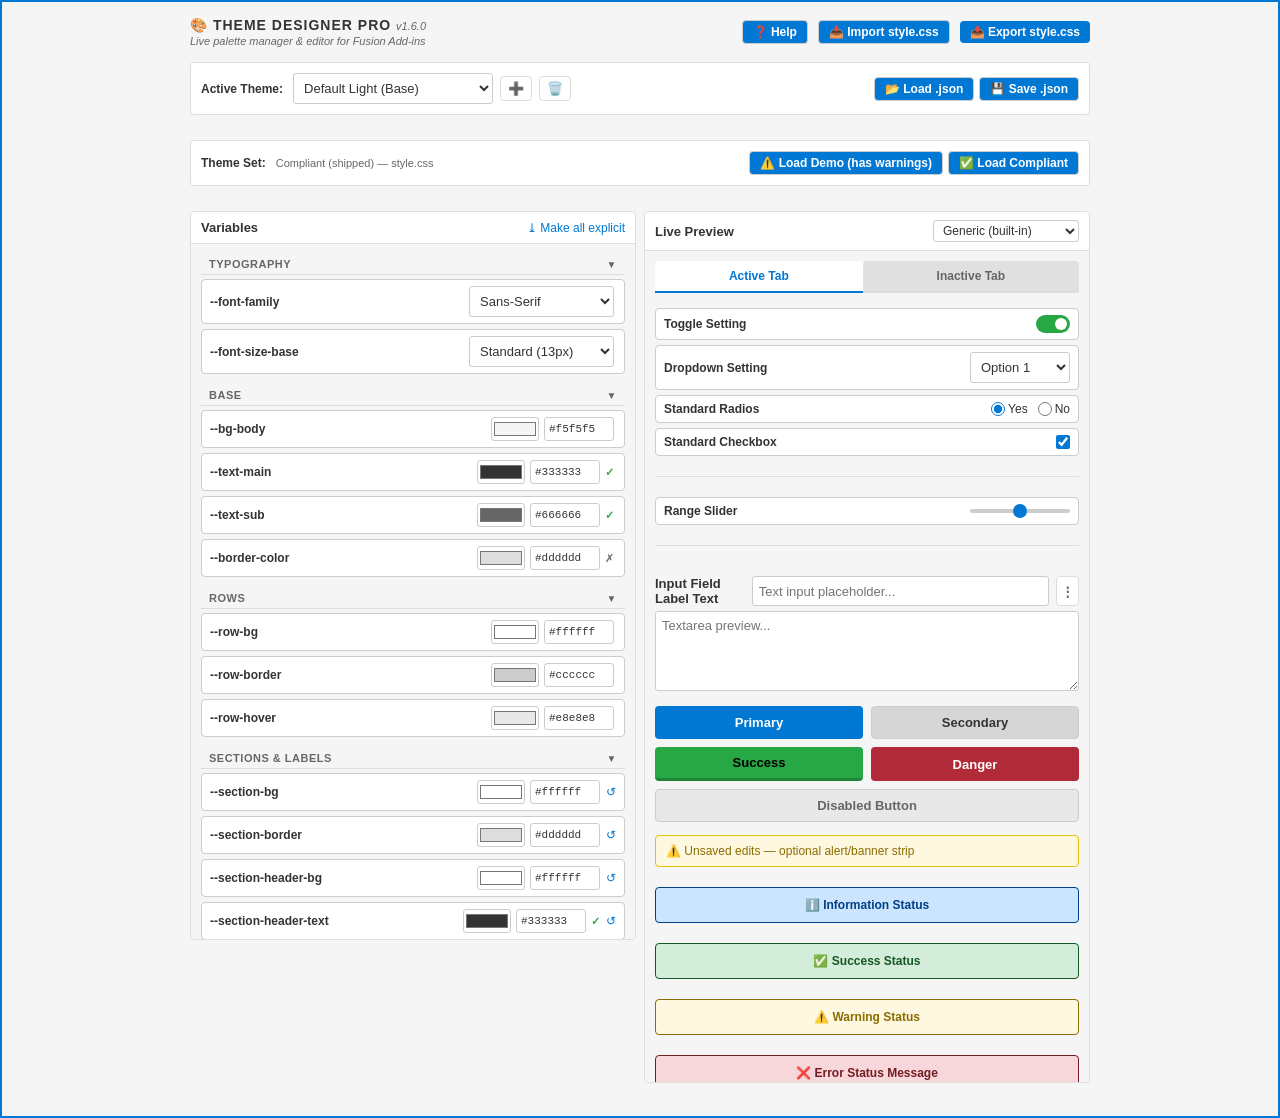
==== commit 38ec32df: "v1.6.0: 74-variable base set, derived tokens, add-in layout previews - 34 new theme variables (secti" ====
--- a/ThemeDesigner.html
+++ b/ThemeDesigner.html
@@ -9,7 +9,21 @@
         /* Minor inline additions specifically for the editor layout */
         .app-container { max-width: 900px; margin: 0 auto; }
         .color-picker { padding: 0; border: 1px solid var(--input-border); border-radius: 3px; cursor: pointer; height: 24px; width: 48px; background: none; }
-        .preview-sticky { position: sticky; top: 15px; }
+        .preview-sticky { position: sticky; top: 15px; max-height: calc(100vh - 30px); overflow-y: auto; }
+
+        /* Grouped variable pickers (VARIABLE_GROUPS) */
+        .var-group { margin-bottom: 6px; }
+        .var-group-header { display: flex; justify-content: space-between; align-items: center; padding: 4px 8px; margin-bottom: 4px; font-size: calc(var(--font-size-base) - 2px); font-weight: bold; text-transform: uppercase; letter-spacing: 0.5px; color: var(--text-sub); border-bottom: 1px solid var(--border-color); cursor: pointer; user-select: none; }
+        .var-group.collapsed .var-rows { display: none; }
+        .var-group.collapsed .arrow { transform: rotate(-90deg); }
+        .filtering .var-group.collapsed .var-rows { display: flex; } /* a filtered match must never hide inside a collapsed group */
+
+        /* Rows whose value is inherited from a fallback token rather than set by the theme */
+        .data-row.derived .row-label { font-style: italic; }
+        .data-row.derived input[type="text"] { color: var(--text-sub) !important; font-style: italic; }
+        .derived-tag { font-size: 10px; color: var(--text-sub); font-style: italic; white-space: nowrap; max-width: 90px; overflow: hidden; text-overflow: ellipsis; }
+        .derived-reset { cursor: pointer; font-size: 12px; color: var(--tab-active-text); flex-shrink: 0; }
+        .derived-reset:hover { opacity: 0.7; }
         
         /* Animation for highlighting corresponding variables */
         @keyframes highlightPulse {
@@ -81,6 +95,7 @@
         <div class="section">
             <div class="section-header">
                 <h3>Variables</h3>
+                <span id="make-explicit" class="row-label" style="flex-grow: 0; font-weight: normal; color: var(--tab-active-text); cursor: pointer;" title="Copy every derived (&quot;← source&quot;) value into this theme as an explicit value, so exports list all variables" onclick="event.stopPropagation(); makeAllExplicit();">⤓ Make all explicit</span>
                 <span id="filter-clear" class="row-label" style="display: none; flex-grow: 0; font-weight: normal; color: var(--tab-active-text); cursor: pointer;" onclick="event.stopPropagation(); clearVariableFilter();">✕ Show All</span>
             </div>
             <!-- Scrollable container so it doesn't take up the whole screen -->
@@ -93,9 +108,20 @@
         <div class="section preview-sticky">
             <div class="section-header">
                 <h3>Live Preview</h3>
+                <select id="preview-source" style="display: none; width: auto; font-size: calc(var(--font-size-base) - 1px); padding: 2px 5px;" title="Preview your theme on a real add-in layout" onclick="event.stopPropagation();" onchange="changePreviewSource(this.value)">
+                    <option value="">Generic (built-in)</option>
+                </select>
             </div>
-            <div class="section-content">
-                
+
+            <!-- ADD-IN PREVIEW: a real add-in palette (synced into previews/ by tools/sync_previews.py) in an iframe -->
+            <div class="section-content" id="addin-preview" style="display: none;">
+                <iframe id="addin-frame" title="Add-in preview" style="width: 100%; height: min(70vh, 720px); border: 1px solid var(--border-color); border-radius: 4px; background: #fff;"></iframe>
+                <div id="addin-states" style="display: flex; flex-wrap: wrap; gap: 5px; margin-top: 8px;"></div>
+                <div id="addin-note" class="sub-header" style="margin-top: 6px;"></div>
+            </div>
+
+            <div class="section-content" id="generic-preview">
+
                 <div class="tabs">
                     <button class="tab-btn active">Active Tab</button>
                     <button class="tab-btn">Inactive Tab</button>
@@ -159,14 +185,52 @@
                     <div class="create-grid">
                         <button class="btn-primary">Primary</button>
                         <button class="btn-secondary">Secondary</button>
-                        <button class="btn-success full-width">Success Button</button>
+                        <button class="btn-success">Success</button>
+                        <button class="btn-danger">Danger</button>
+                        <button class="btn-secondary full-width" disabled>Disabled Button</button>
                     </div>
 
                     <div class="banner-warning">⚠️ Unsaved edits — optional alert/banner strip</div>
 
                     <div class="status-box info" style="display: block;">ℹ️ Information Status</div>
                     <div class="status-box success" style="display: block;">✅ Success Status</div>
+                    <div class="status-box warning" style="display: block;">⚠️ Warning Status</div>
                     <div class="status-box error" style="display: block;">❌ Error Status Message</div>
+
+                    <details class="section" open>
+                        <summary>Accordion Section</summary>
+                        <div class="section-body">
+                            <label class="field-label" style="display: block; margin-bottom: 4px;">Labeled Field</label>
+                            <input type="text" placeholder="Field with a hint below...">
+                            <div class="field-hint" style="margin-top: 3px;">Helper text sits beneath a field.</div>
+                            <input type="text" value="Disabled input" disabled style="margin-top: 8px;">
+                        </div>
+                    </details>
+
+                    <table style="margin-bottom: 10px;">
+                        <thead><tr><th>Table Header</th><th>Value</th></tr></thead>
+                        <tbody>
+                            <tr><td>Row one</td><td>1</td></tr>
+                            <tr><td>Row two (zebra)</td><td>2</td></tr>
+                            <tr><td>Row three</td><td>3</td></tr>
+                        </tbody>
+                    </table>
+
+                    <p style="margin: 0 0 8px 0;">Body text with <a href="#" onclick="return false;">a link</a> and <code>inline code</code>.</p>
+                    <pre>code block preview</pre>
+
+                    <div style="display: flex; align-items: center; gap: 8px; margin-bottom: 10px; flex-wrap: wrap;">
+                        <span class="badge">Badge</span>
+                        <span class="badge">Chip</span>
+                        <span class="tooltip">Tooltip</span>
+                        <span id="selection-sample" onclick="selectSampleText()" style="cursor: pointer;" title="Click to select this text and preview the selection colors">Select this text</span>
+                    </div>
+
+                    <div class="progress" style="margin-bottom: 10px;"><div class="progress-bar" style="width: 60%;"></div></div>
+
+                    <div class="scroll-demo" style="height: 54px; overflow-y: scroll; border: 1px solid var(--border-color); padding: 4px 8px; margin-bottom: 10px;">
+                        Scrollbar preview — scroll this box.<br>Line two<br>Line three<br>Line four<br>Line five<br>Line six
+                    </div>
 
                     <div class="modal-content" style="position: relative; width: 100%; max-width: none; box-sizing: border-box; box-shadow: none; margin-top: 10px;">
                         <h3>Modal Title</h3>
@@ -234,23 +298,64 @@
 <input type="file" id="file-input" style="display: none;" accept=".css,.json">
 
 <script>
-    const APP_VERSION = '1.4.0';
-
-    const cssVariables = [
-        '--font-family', '--font-size-base',
-        '--bg-body', '--text-main', '--text-sub', '--border-color',
-        '--row-bg', '--row-border', '--row-hover',
-        '--input-bg', '--input-border', '--input-text', '--input-placeholder', '--toggle-bg',
-        '--header-hover', '--tab-bg', '--tab-active-bg', '--tab-text', '--tab-active-text',
-        '--btn-primary', '--btn-primary-hover', '--btn-primary-text',
-        '--btn-success', '--btn-success-hover', '--btn-success-text',
-        '--btn-secondary', '--btn-secondary-hover', '--btn-secondary-text',
-        '--status-success-bg', '--status-success-text',
-        '--status-error-bg', '--status-error-text',
-        '--status-info-bg', '--status-info-text',
-        '--banner-warning-bg', '--banner-warning-text', '--banner-warning-border',
-        '--focus-ring', '--text-danger', '--overlay-bg'
+    const APP_VERSION = '1.6.0';
+
+    // The variable schema, grouped for the picker UI. `cssVariables` (flat, in this order) is derived
+    // from it, so export order and every loop over "all variables" stays consistent with the groups.
+    const VARIABLE_GROUPS = [
+        { title: 'Typography', vars: ['--font-family', '--font-size-base'] },
+        { title: 'Base', vars: ['--bg-body', '--text-main', '--text-sub', '--border-color'] },
+        { title: 'Rows', vars: ['--row-bg', '--row-border', '--row-hover'] },
+        { title: 'Sections & Labels', vars: ['--section-bg', '--section-border', '--section-header-bg', '--section-header-text', '--label-text'] },
+        { title: 'Inputs & Forms', vars: ['--input-bg', '--input-border', '--input-border-focus', '--input-text', '--input-placeholder', '--field-hint', '--toggle-bg', '--toggle-knob', '--disabled-bg', '--disabled-text'] },
+        { title: 'Tabs & Headers', vars: ['--header-hover', '--tab-bg', '--tab-active-bg', '--tab-text', '--tab-active-text'] },
+        { title: 'Buttons', vars: ['--btn-primary', '--btn-primary-hover', '--btn-primary-text', '--btn-success', '--btn-success-hover', '--btn-success-text', '--btn-secondary', '--btn-secondary-hover', '--btn-secondary-text', '--btn-danger', '--btn-danger-hover', '--btn-danger-text'] },
+        { title: 'Status & Banner', vars: ['--status-success-bg', '--status-success-text', '--status-error-bg', '--status-error-text', '--status-info-bg', '--status-info-text', '--status-warning-bg', '--status-warning-text', '--banner-warning-bg', '--banner-warning-text', '--banner-warning-border'] },
+        { title: 'Links', vars: ['--link', '--link-hover'] },
+        { title: 'Tables', vars: ['--table-header-bg', '--table-header-text', '--table-stripe-bg', '--table-row-hover'] },
+        { title: 'Code & Badges', vars: ['--code-bg', '--code-text', '--badge-bg', '--badge-text'] },
+        { title: 'Tooltips', vars: ['--tooltip-bg', '--tooltip-text'] },
+        { title: 'Scrollbars', vars: ['--scrollbar-track', '--scrollbar-thumb', '--scrollbar-thumb-hover'] },
+        { title: 'Progress', vars: ['--progress-track', '--progress-fill'] },
+        { title: 'Selection', vars: ['--selection-bg', '--selection-text'] },
+        { title: 'Accessibility', vars: ['--focus-ring', '--text-danger', '--overlay-bg'] }
     ];
+    const cssVariables = VARIABLE_GROUPS.flatMap(g => g.vars);
+
+    // Variables added after the original 40, and what each one falls back to when a theme doesn't
+    // define it: another token (starts with `--`) or a literal value. Mirrors the `var(--new, var(--old))`
+    // fallbacks in style.css's rules — keep the two in sync (see CLAUDE.md, v1.6.0+ notes). A token not
+    // listed here has no fallback (it must be defined by every theme).
+    const FALLBACKS = {
+        '--section-bg': '--row-bg', '--section-border': '--border-color',
+        '--section-header-bg': '--row-bg', '--section-header-text': '--text-main', '--label-text': '--text-main',
+        '--field-hint': '--text-sub', '--input-border-focus': '--focus-ring',
+        '--disabled-bg': '--row-hover', '--disabled-text': '--text-sub', '--toggle-knob': '#ffffff',
+        '--btn-danger': '#b02a37', '--btn-danger-hover': '#8f2230', '--btn-danger-text': '#ffffff',
+        '--status-warning-bg': '--banner-warning-bg', '--status-warning-text': '--banner-warning-text',
+        '--link': '--tab-active-text', '--link-hover': '--link',
+        '--table-header-bg': '--section-header-bg', '--table-header-text': '--section-header-text',
+        '--table-stripe-bg': '--bg-body', '--table-row-hover': '--row-hover',
+        '--code-bg': '--input-bg', '--code-text': '--input-text',
+        '--badge-bg': '--tab-bg', '--badge-text': '--tab-text',
+        '--tooltip-bg': '--text-main', '--tooltip-text': '--bg-body',
+        '--scrollbar-track': '--bg-body', '--scrollbar-thumb': '--border-color', '--scrollbar-thumb-hover': '--text-sub',
+        '--progress-track': '--toggle-bg', '--progress-fill': '--btn-primary',
+        '--selection-bg': '--btn-primary', '--selection-text': '--btn-primary-text'
+    };
+
+    // The value a theme actually renders for `name`: its own value, else its fallback chain's.
+    // Returns undefined when nothing in the chain is defined.
+    function resolveVar(vars, name) {
+        for (let i = 0; i < 10 && name !== undefined; i++) { // bounded: a cyclic FALLBACKS entry must not hang
+            if (vars && vars[name]) return vars[name];
+            const fb = FALLBACKS[name];
+            if (fb === undefined) return undefined;
+            if (!fb.startsWith('--')) return fb;
+            name = fb;
+        }
+        return undefined;
+    }
 
     let themes = {}; // Memory storage: { themeId: { "--var": "value" } }
     let baseCSS = ""; // Non-theme CSS rules (layout, structure)
@@ -308,8 +413,14 @@
         return (lighter + 0.05) / (darker + 0.05);
     }
 
-    // role: 'normal-text' (4.5:1 AA, 3:1 large-text-only) or 'ui-component' (3:1 AA, no large-text tier)
+    // role: 'normal-text' (4.5:1 AA, 3:1 large-text-only), 'ui-component' (3:1 AA, no large-text tier),
+    // or 'surface-distinct' (not a WCAG criterion — a "this control must not vanish into the surface behind
+    // it" floor of SURFACE_DISTINCT_MIN, used for secondary buttons that rely on fill color alone).
+    const SURFACE_DISTINCT_MIN = 1.3;
+    const ROLE_THRESHOLD = { 'normal-text': 4.5, 'ui-component': 3, 'surface-distinct': SURFACE_DISTINCT_MIN };
+
     function classifyContrast(ratio, role) {
+        if (role === 'surface-distinct') return ratio >= SURFACE_DISTINCT_MIN ? 'pass-aa' : 'fail';
         if (ratio >= 4.5) return 'pass-aa';
         if (role === 'normal-text' && ratio >= 3) return 'pass-large';
         if (role === 'ui-component' && ratio >= 3) return 'pass-aa';
@@ -324,7 +435,9 @@
         return { status: classifyContrast(ratio, role), ratio };
     }
 
-    // Built-in semantic pairs, trimmed to tokens that actually exist in the standard 40-variable set.
+    // Built-in semantic pairs over the standard 74-variable set. Values are read through resolveVar(), so a
+    // token a theme leaves unset is checked at the value it actually renders (its fallback), not skipped.
+    // Deliberately NOT checked: --disabled-text on --disabled-bg (WCAG 1.4.3 exempts disabled controls).
     // `accepted: true` marks a pair as a known, by-design warning (decorative hairlines/borders that
     // are also distinguished by a background-color difference elsewhere) — not something to chase to
     // a green checkmark. See CLAUDE.md's v1.3.0+ notes before changing which pairs carry this flag.
@@ -348,6 +461,27 @@
         { fg: '--status-info-text', bg: '--status-info-bg', role: 'normal-text' },
         { fg: '--banner-warning-text', bg: '--banner-warning-bg', role: 'normal-text' },
         { fg: '--text-danger', bg: '--row-bg', role: 'normal-text' },
+        { fg: '--text-main', bg: '--section-bg', role: 'normal-text' },
+        { fg: '--section-header-text', bg: '--section-header-bg', role: 'normal-text' },
+        { fg: '--label-text', bg: '--section-bg', role: 'normal-text' },
+        { fg: '--label-text', bg: '--bg-body', role: 'normal-text' },
+        { fg: '--field-hint', bg: '--row-bg', role: 'normal-text' },
+        { fg: '--field-hint', bg: '--bg-body', role: 'normal-text' },
+        { fg: '--btn-danger-text', bg: '--btn-danger', role: 'normal-text' },
+        { fg: '--btn-danger-text', bg: '--btn-danger-hover', role: 'normal-text' },
+        { fg: '--status-warning-text', bg: '--status-warning-bg', role: 'normal-text' },
+        { fg: '--link', bg: '--bg-body', role: 'normal-text' },
+        { fg: '--link', bg: '--row-bg', role: 'normal-text' },
+        { fg: '--link-hover', bg: '--bg-body', role: 'normal-text' },
+        { fg: '--table-header-text', bg: '--table-header-bg', role: 'normal-text' },
+        { fg: '--text-main', bg: '--table-stripe-bg', role: 'normal-text' },
+        { fg: '--code-text', bg: '--code-bg', role: 'normal-text' },
+        { fg: '--badge-text', bg: '--badge-bg', role: 'normal-text' },
+        { fg: '--tooltip-text', bg: '--tooltip-bg', role: 'normal-text' },
+        { fg: '--selection-text', bg: '--selection-bg', role: 'normal-text' },
+        { fg: '--btn-secondary', bg: '--row-bg', role: 'surface-distinct' },
+        { fg: '--btn-secondary', bg: '--section-bg', role: 'surface-distinct' },
+        { fg: '--btn-secondary', bg: '--bg-body', role: 'surface-distinct' },
         { fg: '--input-border', bg: '--input-bg', role: 'ui-component', accepted: true },
         { fg: '--input-border', bg: '--bg-body', role: 'ui-component', accepted: true },
         { fg: '--border-color', bg: '--bg-body', role: 'ui-component', accepted: true },
@@ -358,7 +492,7 @@
         if (!vars) return [];
         return CONTRAST_PAIRS.map(pair => ({
             fgVar: pair.fg, bgVar: pair.bg, role: pair.role, accepted: !!pair.accepted,
-            ...checkContrastPair(vars[pair.fg], vars[pair.bg], pair.role)
+            ...checkContrastPair(resolveVar(vars, pair.fg), resolveVar(vars, pair.bg), pair.role)
         }));
     }
 
@@ -447,14 +581,17 @@
         const currentId = document.getElementById('theme-selector').value;
         const vars = themes[currentId];
         if (!vars) return null;
-        const fgColor = parseColor(vars[fgVar]);
+        const fgColor = parseColor(resolveVar(vars, fgVar));
         if (!fgColor) return null;
 
+        // Every non-accepted pair this variable sits in, on either side — contrast is symmetric, so a fix
+        // for e.g. --btn-secondary (the "fg" of its surface-distinct pairs) must also keep its own text
+        // (--btn-secondary-text, where it is the "bg") readable instead of trading one failure for another.
         const constraints = CONTRAST_PAIRS
-            .filter(p => p.fg === fgVar && !p.accepted)
+            .filter(p => (p.fg === fgVar || p.bg === fgVar) && !p.accepted)
             .map(p => {
-                const bg = parseColor(vars[p.bg]);
-                return bg ? { bg, threshold: p.role === 'normal-text' ? 4.5 : 3 } : null;
+                const other = parseColor(resolveVar(vars, p.fg === fgVar ? p.bg : p.fg));
+                return other ? { bg: other, threshold: ROLE_THRESHOLD[p.role] } : null;
             })
             .filter(Boolean);
 
@@ -560,7 +697,8 @@
                 badge.title = checks.map(c => {
                     const ratioText = c.ratio ? c.ratio.toFixed(2) + ':1 — ' : '';
                     const acceptedNote = c.status === 'fail' && c.accepted ? ' — known, accepted by design (see README.md)' : '';
-                    return `${c.fgVar} on ${c.bgVar}: ${ratioText}${label[c.status]}${acceptedNote}`;
+                    const roleNote = c.role === 'surface-distinct' ? ` — visibility check (min ${SURFACE_DISTINCT_MIN}:1), not a WCAG ratio` : '';
+                    return `${c.fgVar} on ${c.bgVar}: ${ratioText}${label[c.status]}${roleNote}${acceptedNote}`;
                 }).join('\n');
             }
 
@@ -629,6 +767,7 @@
         changeTheme("");
         setupFileInput();
         setupPreviewHighlighter();
+        loadPreviewManifest();
     }
 
     // Swaps in the frozen "has real warnings" snapshot — same pipeline as init(), just a fixed URL
@@ -666,7 +805,20 @@
     function createPickers() {
         const container = document.getElementById('variables-container');
         container.innerHTML = '';
-        cssVariables.forEach(v => {
+        VARIABLE_GROUPS.forEach(group => {
+        const groupEl = document.createElement('div');
+        groupEl.className = 'var-group';
+        const groupHeader = document.createElement('div');
+        groupHeader.className = 'var-group-header';
+        groupHeader.innerHTML = `<span>${group.title}</span><span class="arrow">▼</span>`;
+        groupHeader.addEventListener('click', () => groupEl.classList.toggle('collapsed'));
+        const rowsEl = document.createElement('div');
+        rowsEl.className = 'var-rows data-container';
+        groupEl.appendChild(groupHeader);
+        groupEl.appendChild(rowsEl);
+        container.appendChild(groupEl);
+
+        group.vars.forEach(v => {
             const row = document.createElement('div');
             row.className = 'data-row';
             const label = document.createElement('span');
@@ -762,10 +914,82 @@
             fixLink.addEventListener('click', () => openFixConfirmModal(v));
             controls.appendChild(fixLink);
 
+            // Derived-value controls (only for tokens that have a fallback): a tag showing what the value
+            // is derived from, and a reset button that drops an explicit override so it derives again.
+            if (FALLBACKS[v] !== undefined) {
+                const tag = document.createElement('span');
+                tag.className = 'derived-tag';
+                tag.id = v + '-derived';
+                controls.appendChild(tag);
+
+                const reset = document.createElement('span');
+                reset.className = 'derived-reset';
+                reset.id = v + '-reset';
+                reset.textContent = '↺';
+                reset.title = `Remove this override and derive from ${FALLBACKS[v]} again`;
+                reset.addEventListener('click', () => resetToDerived(v));
+                controls.appendChild(reset);
+            }
+
             row.appendChild(label);
             row.appendChild(controls);
-            container.appendChild(row);
-        });
+            rowsEl.appendChild(row);
+        });
+        });
+    }
+
+    // Writes the value a derived (unset) token currently resolves to into its inputs, and toggles the
+    // derived tag / reset button. Rows being typed in are left alone so the caret isn't disturbed.
+    function updateDerivedRows(id) {
+        const vars = themes[id];
+        if (!vars) return;
+        cssVariables.forEach(v => {
+            if (FALLBACKS[v] === undefined) return;
+            const row = document.getElementById(v)?.closest('.data-row');
+            if (!row) return;
+            const isDerived = !vars[v];
+            row.classList.toggle('derived', isDerived);
+            const tag = document.getElementById(v + '-derived');
+            if (tag) {
+                const src = FALLBACKS[v];
+                tag.textContent = isDerived ? '← ' + (src.startsWith('--') ? src.slice(2) : 'default') : '';
+                tag.title = isDerived ? `Not set in this theme — renders as ${src.startsWith('--') ? src : 'the literal default ' + src}` : '';
+            }
+            const reset = document.getElementById(v + '-reset');
+            if (reset) reset.style.display = isDerived ? 'none' : 'inline-block';
+            if (isDerived) {
+                const resolved = resolveVar(vars, v) || '';
+                const textInput = document.getElementById(v);
+                if (textInput && document.activeElement !== textInput) textInput.value = resolved;
+                const colorInput = document.getElementById(v + '-color');
+                if (colorInput) colorInput.value = colorToHex(resolved);
+            }
+        });
+    }
+
+    // Copies every derived (unset) token's current value into the active theme, so its exports list all
+    // variables instead of relying on fallbacks. Values are resolved first, then written, so the order
+    // of the loop can't change what a later token derives from.
+    function makeAllExplicit() {
+        const currentId = document.getElementById('theme-selector').value;
+        const vars = themes[currentId];
+        if (!vars) return;
+        const resolved = {};
+        cssVariables.forEach(v => {
+            if (!vars[v] && FALLBACKS[v] !== undefined) {
+                const val = resolveVar(vars, v);
+                if (val) resolved[v] = val;
+            }
+        });
+        Object.assign(vars, resolved);
+        updateStyleTag();
+    }
+
+    function resetToDerived(v) {
+        const currentId = document.getElementById('theme-selector').value;
+        if (!themes[currentId]) return;
+        delete themes[currentId][v];
+        updateStyleTag();
     }
 
     function colorToHex(color) {
@@ -795,6 +1019,7 @@
                 }
             }
         });
+        updateDerivedRows(id);
     }
 
     function changeTheme(id) {
@@ -806,6 +1031,7 @@
         }
         updatePickers(id);
         updateContrastResults();
+        applyThemeToFrame();
     }
 
     function updateThemeDropdown() {
@@ -857,6 +1083,13 @@
             out += `${sel} {\n`;
             for (let v of cssVariables) {
                 if (themes[id][v]) out += `    ${v}: ${themes[id][v]};\n`;
+                // Preview only (never exported): re-declare an unset token as its fallback so it derives live.
+                // Without this, style.css's own explicit value for the same token would show through
+                // after a reset, because this tag only overrides what it declares.
+                else if (FALLBACKS[v] !== undefined) {
+                    const fb = FALLBACKS[v];
+                    out += `    ${v}: ${fb.startsWith('--') ? `var(${fb})` : fb};\n`;
+                }
             }
             out += `}\n`;
         }
@@ -867,6 +1100,8 @@
             document.head.appendChild(styleTag);
         }
         styleTag.innerHTML = out;
+        updateDerivedRows(document.getElementById('theme-selector').value);
+        applyThemeToFrame();
         updateContrastResults();
     }
 
@@ -930,6 +1165,12 @@
     function saveSingleTheme() {
         let id = document.getElementById('theme-selector').value;
         let data = { id: id, vars: themes[id] };
+        // Add-ins like FCEditor keep fonts out of `vars` and read them from these two top-level keys
+        // (fontSize as a plain number of px). They stay in `vars` too, for add-ins that apply fonts as variables.
+        const vars = themes[id] || {};
+        if (vars['--font-family']) data.fontFamily = vars['--font-family'];
+        const px = parseFloat(vars['--font-size-base']);
+        if (!isNaN(px)) data.fontSize = px;
         downloadFile(JSON.stringify(data, null, 2), "application/json", (id || "default") + ".theme.json");
     }
 
@@ -970,6 +1211,10 @@
                         const themeData = JSON.parse(content);
                         if (themeData.vars && themeData.id !== undefined) {
                             themes[themeData.id] = themeData.vars;
+                            // Top-level fonts (the FCEditor-style shape) become the font variables; they win over
+                            // anything in `vars` because that is where those add-ins treat them as authoritative.
+                            if (themeData.fontFamily) themes[themeData.id]['--font-family'] = themeData.fontFamily;
+                            if (themeData.fontSize) themes[themeData.id]['--font-size-base'] = /^\d+(\.\d+)?$/.test(String(themeData.fontSize)) ? `${themeData.fontSize}px` : String(themeData.fontSize);
                             updateThemeDropdown();
                             updateStyleTag();
                             changeTheme(themeData.id);
@@ -1006,12 +1251,29 @@
         baseCSS = "\n/* Note: base layout CSS was not loaded. Please Import style.css first if you want to export a full file. */\n";
     }
 
+    // ::selection only shows on a real selection, so the preview's sample text selects itself on click.
+    function selectSampleText() {
+        const el = document.getElementById('selection-sample');
+        const range = document.createRange();
+        range.selectNodeContents(el);
+        const sel = window.getSelection();
+        sel.removeAllRanges();
+        sel.addRange(range);
+    }
+
     // --- INTERACTIVE PREVIEW HIGHLIGHTER ---
+    // While filtering, group headers with no matching row are hidden and collapsed groups are forced
+    // open (`.filtering` in CSS), so a matched variable is never stuck inside a collapsed group.
     function filterVariableRows(matchedVars) {
         cssVariables.forEach(v => {
             const row = document.getElementById(v)?.closest('.data-row');
             if (row) row.style.display = matchedVars.includes(v) ? '' : 'none';
         });
+        document.querySelectorAll('.var-group').forEach(g => {
+            const anyVisible = [...g.querySelectorAll('.data-row')].some(r => r.style.display !== 'none');
+            g.style.display = anyVisible ? '' : 'none';
+        });
+        document.getElementById('variables-container').classList.add('filtering');
         document.getElementById('filter-clear').style.display = 'inline';
     }
 
@@ -1020,6 +1282,8 @@
             const row = document.getElementById(v)?.closest('.data-row');
             if (row) row.style.display = '';
         });
+        document.querySelectorAll('.var-group').forEach(g => { g.style.display = ''; });
+        document.getElementById('variables-container').classList.remove('filtering');
         document.getElementById('filter-clear').style.display = 'none';
     }
 
@@ -1028,18 +1292,37 @@
         if (!previewContainer) return;
         
         // Map selectors to the variables that control their colors
+        // v1.6.0 entries sit where their selector can't be swallowed by a broader one below it:
+        // disabled controls before every button/input rule, `summary`/labels/hints/`code` before the
+        // `details.section`/`.data-row`/`.modal-content` containers they live inside.
         const elementMap = [
+            { selector: 'button:disabled, input:disabled', vars: ['--disabled-bg', '--disabled-text'] },
+            { selector: '.btn-danger', vars: ['--btn-danger', '--btn-danger-hover', '--btn-danger-text'] },
             { selector: '.btn-primary, .btn-save', vars: ['--btn-primary', '--btn-primary-hover', '--btn-primary-text'] },
             { selector: '.btn-secondary, .btn-cancel', vars: ['--btn-secondary', '--btn-secondary-hover', '--btn-secondary-text'] },
             { selector: '.btn-success', vars: ['--btn-success', '--btn-success-hover', '--btn-success-text'] },
             { selector: '.action-btn', vars: ['--row-bg', '--row-hover', '--border-color', '--text-sub'] },
             { selector: '.tab-btn.active', vars: ['--tab-active-bg', '--tab-active-text', '--border-color'] },
             { selector: '.tab-btn', vars: ['--tab-bg', '--tab-text', '--border-color'] },
-            { selector: '.switch', vars: ['--toggle-bg', '--btn-success'] },
-            { selector: '.theme-switch', vars: ['--toggle-bg', '--btn-primary'] },
+            { selector: '.switch', vars: ['--toggle-bg', '--toggle-knob', '--btn-success'] },
+            { selector: '.theme-switch', vars: ['--toggle-bg', '--toggle-knob', '--btn-primary'] },
             { selector: 'input[type="radio"], input[type="checkbox"]', vars: ['--btn-primary'] },
             { selector: 'input[type="range"]', vars: ['--toggle-bg', '--btn-primary'] },
-            { selector: 'select, input[type="text"], textarea', vars: ['--input-bg', '--input-border', '--input-text', '--input-placeholder'] },
+            { selector: 'select, input[type="text"], textarea', vars: ['--input-bg', '--input-border', '--input-border-focus', '--input-text', '--input-placeholder'] },
+            { selector: '.field-hint', vars: ['--field-hint'] },
+            { selector: 'label.field-label, .input-group > label', vars: ['--label-text'] },
+            { selector: 'a', vars: ['--link', '--link-hover'] },
+            { selector: 'pre, code', vars: ['--code-bg', '--code-text'] },
+            { selector: '.badge', vars: ['--badge-bg', '--badge-text'] },
+            { selector: '.tooltip', vars: ['--tooltip-bg', '--tooltip-text'] },
+            { selector: '.progress', vars: ['--progress-track', '--progress-fill'] },
+            { selector: '.scroll-demo', vars: ['--scrollbar-track', '--scrollbar-thumb', '--scrollbar-thumb-hover'] },
+            { selector: '#selection-sample', vars: ['--selection-bg', '--selection-text'] },
+            { selector: 'th', vars: ['--table-header-bg', '--table-header-text'] },
+            { selector: 'td', vars: ['--table-stripe-bg', '--table-row-hover', '--text-main', '--row-border'] },
+            { selector: 'summary', vars: ['--section-header-bg', '--section-header-text', '--header-hover', '--section-border'] },
+            { selector: 'details.section', vars: ['--section-bg', '--section-border'] },
+            { selector: '.status-box.warning', vars: ['--status-warning-bg', '--status-warning-text'] },
             { selector: '.status-box.info', vars: ['--status-info-bg', '--status-info-text'] },
             { selector: '.status-box.success', vars: ['--status-success-bg', '--status-success-text'] },
             { selector: '.status-box.error', vars: ['--status-error-bg', '--status-error-text'] },
@@ -1057,27 +1340,220 @@
             for (let item of elementMap) {
                 if (e.target.closest(item.selector)) { matchedVars = item.vars; break; }
             }
-            
+
             // If clicking empty background area
             if (matchedVars.length === 0 && e.target.closest('.section-content')) { matchedVars = ['--bg-body', '--text-main', '--text-sub']; }
 
-            if (matchedVars.length > 0) {
-                filterVariableRows(matchedVars);
-                document.querySelectorAll('.highlight-var').forEach(el => el.classList.remove('highlight-var'));
-
-                let firstRow = null;
-                matchedVars.forEach(v => {
-                    const input = document.getElementById(v);
-                    if (input && input.closest('.data-row')) {
-                        const row = input.closest('.data-row');
-                        void row.offsetWidth; // Trigger reflow to restart CSS animation
-                        row.classList.add('highlight-var');
-                        if (!firstRow) firstRow = row;
-                    }
+            if (matchedVars.length > 0) highlightVariables(matchedVars);
+        });
+    }
+
+    // Filters the Variables panel to `matchedVars` and pulses/scrolls to their rows.
+    function highlightVariables(matchedVars) {
+        filterVariableRows(matchedVars);
+        document.querySelectorAll('.highlight-var').forEach(el => el.classList.remove('highlight-var'));
+
+        let firstRow = null;
+        matchedVars.forEach(v => {
+            const input = document.getElementById(v);
+            if (input && input.closest('.data-row')) {
+                const row = input.closest('.data-row');
+                void row.offsetWidth; // Trigger reflow to restart CSS animation
+                row.classList.add('highlight-var');
+                if (!firstRow) firstRow = row;
+            }
+        });
+        if (firstRow) { firstRow.scrollIntoView({ behavior: 'smooth', block: 'center' }); }
+    }
+
+    // --- ADD-IN PREVIEWS (real palette layouts in an iframe; see previews/README.md) ---
+    let previewManifest = [];
+
+    async function loadPreviewManifest() {
+        const select = document.getElementById('preview-source');
+        try {
+            const res = await fetch('previews/manifest.json');
+            if (!res.ok) throw new Error('no manifest');
+            previewManifest = (await res.json()).addins || [];
+        } catch (e) {
+            return; // Not served over http(s), or no previews synced: stay on the generic preview.
+        }
+        if (!previewManifest.length) return;
+        previewManifest.forEach(a => {
+            const opt = document.createElement('option');
+            opt.value = a.id;
+            opt.textContent = a.name;
+            select.appendChild(opt);
+        });
+        select.style.display = '';
+
+        // Deep link: ThemeDesigner.html?preview=FCEditor opens straight onto that add-in's layout.
+        const wanted = new URLSearchParams(location.search).get('preview');
+        if (wanted && previewManifest.some(a => a.id === wanted)) {
+            select.value = wanted;
+            changePreviewSource(wanted);
+        }
+    }
+
+    function changePreviewSource(id) {
+        const frame = document.getElementById('addin-frame');
+        const addin = previewManifest.find(a => a.id === id);
+        document.getElementById('generic-preview').style.display = addin ? 'none' : '';
+        document.getElementById('addin-preview').style.display = addin ? '' : 'none';
+        document.getElementById('addin-states').innerHTML = '';
+        if (!addin) { frame.removeAttribute('src'); return; }
+        document.getElementById('addin-note').textContent =
+            `Snapshot of ${addin.name}${addin.version ? ' v' + addin.version : ''}, synced ${addin.synced}. Click anything in it to find its variables. Its own theme picker is inactive here: switch themes with Active Theme above.`;
+        frame.onload = onAddinFrameLoad;
+        frame.src = addin.path;
+    }
+
+    function onAddinFrameLoad() {
+        const frame = document.getElementById('addin-frame');
+        const doc = frame.contentDocument;
+        if (!doc) return;
+        applyThemeToFrame();
+        doc.addEventListener('click', (e) => {
+            const found = variablesForFrameElement(e.target);
+            highlightVariables(found.length ? found : ['--bg-body', '--text-main', '--text-sub']);
+        });
+
+        // States the shim exposes (notifications, dialogs...) become buttons under the preview.
+        const box = document.getElementById('addin-states');
+        box.innerHTML = '';
+        const states = frame.contentWindow.__previewStates || {};
+        Object.keys(states).forEach(label => {
+            const b = document.createElement('button');
+            b.className = 'btn-secondary';
+            b.style.cssText = 'width: auto; padding: 4px 10px; font-size: calc(var(--font-size-base) - 1px);';
+            b.textContent = label;
+            b.addEventListener('click', () => states[label]());
+            box.appendChild(b);
+        });
+    }
+
+    // Overrides the add-in's own theme variables with the active theme. Declared at very high
+    // specificity so it beats the add-in's :root / :root[data-theme] blocks; an unset token that has a
+    // fallback is declared as var(--fallback) so it derives exactly as it would in the add-in.
+    function applyThemeToFrame() {
+        const frame = document.getElementById('addin-frame');
+        const doc = frame && frame.contentDocument;
+        if (!doc || !doc.head) return;
+        const vars = themes[document.getElementById('theme-selector').value];
+        if (!vars) return;
+        let out = 'html:root:root:root {\n';
+        cssVariables.forEach(v => {
+            if (vars[v]) out += `  ${v}: ${vars[v]};\n`;
+            else if (FALLBACKS[v] !== undefined) out += `  ${v}: ${FALLBACKS[v].startsWith('--') ? `var(${FALLBACKS[v]})` : FALLBACKS[v]};\n`;
+        });
+        out += '}\n';
+        let tag = doc.getElementById('td-theme-override');
+        if (!tag) {
+            tag = doc.createElement('style');
+            tag.id = 'td-theme-override';
+            doc.head.appendChild(tag);
+        }
+        tag.textContent = out;
+    }
+
+    // Names of the variables a CSS value reads, skipping anything inside a var() fallback —
+    // `var(--section-bg, var(--row-bg))` yields only --section-bg, the token the author means to edit.
+    function varNamesIn(text) {
+        const names = [];
+        let i = 0;
+        while ((i = text.indexOf('var(', i)) !== -1) {
+            i += 4;
+            const m = /^\s*(--[\w-]+)/.exec(text.slice(i));
+            if (!m) continue;
+            names.push(m[1]);
+            for (let depth = 1; i < text.length && depth > 0; i++) {
+                if (text[i] === '(') depth++;
+                else if (text[i] === ')') depth--;
+            }
+        }
+        return names;
+    }
+
+    // Approximate CSS specificity [ids, classes/attributes/pseudo-classes, elements] of one selector.
+    function selectorSpecificity(sel) {
+        const ids = (sel.match(/#[\w-]+/g) || []).length;
+        const classes = (sel.match(/\.[\w-]+|\[[^\]]*\]|:(?!:)[\w-]+/g) || []).length;
+        const elements = (sel.replace(/\[[^\]]*\]|\([^)]*\)/g, '').match(/(^|[\s>+~])[a-zA-Z][\w-]*/g) || []).length;
+        return [ids, classes, elements];
+    }
+    function compareSpecificity(a, b) {
+        for (let i = 0; i < 3; i++) if (a[i] !== b[i]) return a[i] - b[i];
+        return 0;
+    }
+
+    // For each property group `el` gets from the add-in's stylesheets, the declaration that wins the
+    // cascade (highest specificity, then latest in source order). :hover/:focus/:active rules compete
+    // only against other rules of the same state, so a button's hover color is found without hovering it.
+    // Returns Map('bg|' | 'color|' | 'bg|hover' | ...  ->  { spec, order, names }).
+    function winningDeclarations(el) {
+        const winners = new Map();
+        let order = 0;
+        const groupOf = (prop) => /^background/.test(prop) ? 'bg' : /^border/.test(prop) ? 'border' : /^outline/.test(prop) ? 'outline' : prop;
+
+        const consider = (rule, spec, state) => {
+            order++;
+            // Declarations come from cssText so var() survives inside shorthands (border, background...).
+            rule.style.cssText.split(/;(?![^(]*\))/).forEach(decl => {
+                const i = decl.indexOf(':');
+                if (i < 0) return;
+                const prop = decl.slice(0, i).trim().toLowerCase();
+                const names = varNamesIn(decl.slice(i + 1));
+                const key = groupOf(prop) + '|' + state;
+                const prev = winners.get(key);
+                if (!prev || compareSpecificity(spec, prev.spec) > 0 || (compareSpecificity(spec, prev.spec) === 0 && order > prev.order)) {
+                    winners.set(key, { spec, order, names });
+                }
+            });
+        };
+
+        const walk = (rules) => {
+            for (const rule of rules) {
+                if (rule.cssRules && !rule.selectorText) { walk(rule.cssRules); continue; } // @media / @supports
+                if (!rule.selectorText || !rule.style) continue;
+                let best = null, bestState = '';
+                rule.selectorText.split(',').forEach(part => {
+                    part = part.trim();
+                    if (/^(:root|html)\b/.test(part)) return; // theme blocks declare values, they don't consume tokens
+                    const spec = selectorSpecificity(part);
+                    const state = (part.match(/:(hover|focus-visible|focus-within|focus|active)(?![\w-])/) || ['', ''])[1];
+                    let test = part.replace(/::[\w-]+/g, '').replace(/:(hover|focus-visible|focus-within|focus|active)(?![\w-])/g, '');
+                    if (!test || /[>+~]$/.test(test)) return;
+                    try { if (!el.matches(test)) return; } catch (e) { return; }
+                    if (!best || compareSpecificity(spec, best) > 0) { best = spec; bestState = state; }
                 });
-                if (firstRow) { firstRow.scrollIntoView({ behavior: 'smooth', block: 'center' }); }
-            }
-        });
+                if (best) consider(rule, best, bestState);
+            }
+        };
+        for (const sheet of el.ownerDocument.styleSheets) {
+            if (sheet.ownerNode && sheet.ownerNode.id === 'td-theme-override') continue;
+            try { walk(sheet.cssRules); } catch (e) { /* cross-origin sheet: skip */ }
+        }
+        return winners;
+    }
+
+    // Which theme variables control how `el` looks: the tokens in the declarations that win for it, plus
+    // the nearest ancestor's text color / background when el doesn't set its own (they inherit / show through).
+    function variablesForFrameElement(el) {
+        const result = [];
+        const add = (names) => names.forEach(n => { if (cssVariables.includes(n) && !result.includes(n)) result.push(n); });
+
+        const own = winningDeclarations(el);
+        own.forEach(w => add(w.names));
+
+        let needBg = !own.has('bg|'), needColor = !own.has('color|');
+        for (let p = el.parentElement; p && (needBg || needColor); p = p.parentElement) {
+            const up = winningDeclarations(p);
+            if (needBg && up.has('bg|')) { add(up.get('bg|').names); needBg = false; }
+            if (needColor && up.has('color|')) { add(up.get('color|').names); needColor = false; }
+        }
+
+        const nonFont = result.filter(v => !/^--font-/.test(v));
+        return nonFont.length ? nonFont : result;
     }
 
     // Run setup on load
--- a/style.css
+++ b/style.css
@@ -12,7 +12,7 @@
     --input-bg: #ffffff;
     --input-border: #cccccc;
     --input-text: #333333;
-    --input-placeholder: #aaaaaa;
+    --input-placeholder: #747474;
     --toggle-bg: #ccc;
     --header-hover: #e8e8e8;
     --tab-bg: #e0e0e0;
@@ -21,9 +21,11 @@
     --tab-active-text: #0078d4;
     --btn-primary: #0078d4;
     --btn-primary-hover: #106ebe;
+    --btn-primary-text: #ffffff;
     --btn-success: #28a745;
     --btn-success-hover: #218838;
-    --btn-secondary: #e0e0e0;
+    --btn-success-text: #000000;
+    --btn-secondary: #d6d6d6;
     --btn-secondary-hover: #d0d0d0;
     --btn-secondary-text: #333333;
     --status-success-bg: #d4edda;
@@ -35,6 +37,43 @@
     --banner-warning-bg: #fff8e1;
     --banner-warning-text: #8a6d00;
     --banner-warning-border: #e6c200;
+    --focus-ring: #0078d4;
+    --text-danger: #721c24;
+    --overlay-bg: rgba(0,0,0,0.6);
+    --section-bg: #ffffff;
+    --section-border: #dddddd;
+    --section-header-bg: #ffffff;
+    --section-header-text: #333333;
+    --label-text: #333333;
+    --field-hint: #666666;
+    --input-border-focus: #0078d4;
+    --disabled-bg: #e8e8e8;
+    --disabled-text: #666666;
+    --toggle-knob: #ffffff;
+    --btn-danger: #b02a37;
+    --btn-danger-hover: #8f2230;
+    --btn-danger-text: #ffffff;
+    --status-warning-bg: #fff8e1;
+    --status-warning-text: #8a6d00;
+    --link: #0078d4;
+    --link-hover: #0078d4;
+    --table-header-bg: #ffffff;
+    --table-header-text: #333333;
+    --table-stripe-bg: #f5f5f5;
+    --table-row-hover: #e8e8e8;
+    --code-bg: #ffffff;
+    --code-text: #333333;
+    --badge-bg: #e0e0e0;
+    --badge-text: #666666;
+    --tooltip-bg: #333333;
+    --tooltip-text: #f5f5f5;
+    --scrollbar-track: #f5f5f5;
+    --scrollbar-thumb: #dddddd;
+    --scrollbar-thumb-hover: #666666;
+    --progress-track: #ccc;
+    --progress-fill: #0078d4;
+    --selection-bg: #0078d4;
+    --selection-text: #ffffff;
 }
 
 /* 2. Classic Dark */
@@ -51,7 +90,7 @@
     --input-bg: #3f3f3f;
     --input-border: #666666;
     --input-text: #ffffff;
-    --input-placeholder: #888888;
+    --input-placeholder: #acacac;
     --toggle-bg: #555;
     --header-hover: #333333;
     --tab-bg: #1a1a1a;
@@ -60,8 +99,10 @@
     --tab-active-text: #4cc9f0;
     --btn-primary: #0069d9;
     --btn-primary-hover: #0056b3;
+    --btn-primary-text: #ffffff;
     --btn-success: #1e7e34;
     --btn-success-hover: #155724;
+    --btn-success-text: #ffffff;
     --btn-secondary: #444444;
     --btn-secondary-hover: #555555;
     --btn-secondary-text: #ffffff;
@@ -74,6 +115,43 @@
     --banner-warning-bg: #3a3210;
     --banner-warning-text: #f0d878;
     --banner-warning-border: #6b5c1a;
+    --focus-ring: #4cc9f0;
+    --text-danger: #f8d7da;
+    --overlay-bg: rgba(0,0,0,0.6);
+    --section-bg: #2a2a2a;
+    --section-border: #444444;
+    --section-header-bg: #2a2a2a;
+    --section-header-text: #eeeeee;
+    --label-text: #eeeeee;
+    --field-hint: #cccccc;
+    --input-border-focus: #4cc9f0;
+    --disabled-bg: #333333;
+    --disabled-text: #cccccc;
+    --toggle-knob: #ffffff;
+    --btn-danger: #b02a37;
+    --btn-danger-hover: #8f2230;
+    --btn-danger-text: #ffffff;
+    --status-warning-bg: #3a3210;
+    --status-warning-text: #f0d878;
+    --link: #4cc9f0;
+    --link-hover: #4cc9f0;
+    --table-header-bg: #2a2a2a;
+    --table-header-text: #eeeeee;
+    --table-stripe-bg: #222222;
+    --table-row-hover: #333333;
+    --code-bg: #3f3f3f;
+    --code-text: #ffffff;
+    --badge-bg: #1a1a1a;
+    --badge-text: #bbbbbb;
+    --tooltip-bg: #eeeeee;
+    --tooltip-text: #222222;
+    --scrollbar-track: #222222;
+    --scrollbar-thumb: #444444;
+    --scrollbar-thumb-hover: #cccccc;
+    --progress-track: #555;
+    --progress-fill: #0069d9;
+    --selection-bg: #0069d9;
+    --selection-text: #ffffff;
 }
 
 /* 3. Ocean */
@@ -99,8 +177,10 @@
     --tab-active-text: #38bdf8;
     --btn-primary: #0ea5e9;
     --btn-primary-hover: #0284c7;
+    --btn-primary-text: #000000;
     --btn-success: #10b981;
     --btn-success-hover: #059669;
+    --btn-success-text: #000000;
     --btn-secondary: #334155;
     --btn-secondary-hover: #475569;
     --btn-secondary-text: #f8fafc;
@@ -113,6 +193,43 @@
     --banner-warning-bg: #451a03;
     --banner-warning-text: #fcd34d;
     --banner-warning-border: #92400e;
+    --focus-ring: #0ea5e9;
+    --text-danger: #fecaca;
+    --overlay-bg: rgba(0,0,0,0.6);
+    --section-bg: #1e293b;
+    --section-border: #334155;
+    --section-header-bg: #1e293b;
+    --section-header-text: #e2e8f0;
+    --label-text: #e2e8f0;
+    --field-hint: #94a3b8;
+    --input-border-focus: #0ea5e9;
+    --disabled-bg: #475569;
+    --disabled-text: #94a3b8;
+    --toggle-knob: #ffffff;
+    --btn-danger: #b02a37;
+    --btn-danger-hover: #8f2230;
+    --btn-danger-text: #ffffff;
+    --status-warning-bg: #451a03;
+    --status-warning-text: #fcd34d;
+    --link: #38bdf8;
+    --link-hover: #38bdf8;
+    --table-header-bg: #1e293b;
+    --table-header-text: #e2e8f0;
+    --table-stripe-bg: #0f172a;
+    --table-row-hover: #475569;
+    --code-bg: #0f172a;
+    --code-text: #f8fafc;
+    --badge-bg: #0f172a;
+    --badge-text: #94a3b8;
+    --tooltip-bg: #e2e8f0;
+    --tooltip-text: #0f172a;
+    --scrollbar-track: #0f172a;
+    --scrollbar-thumb: #334155;
+    --scrollbar-thumb-hover: #94a3b8;
+    --progress-track: #475569;
+    --progress-fill: #0ea5e9;
+    --selection-bg: #0ea5e9;
+    --selection-text: #000000;
 }
 
 /* 4. Hacker */
@@ -129,7 +246,7 @@
     --input-bg: #050505;
     --input-border: #005500;
     --input-text: #00ff00;
-    --input-placeholder: #005500;
+    --input-placeholder: #008d00;
     --toggle-bg: #004400;
     --header-hover: #002200;
     --tab-bg: #000000;
@@ -138,9 +255,11 @@
     --tab-active-text: #00ff00;
     --btn-primary: #008800;
     --btn-primary-hover: #00aa00;
+    --btn-primary-text: #000000;
     --btn-success: #006600;
     --btn-success-hover: #008800;
-    --btn-secondary: #003300;
+    --btn-success-text: #ffffff;
+    --btn-secondary: #003800;
     --btn-secondary-hover: #005500;
     --btn-secondary-text: #00ff00;
     --status-success-bg: #003300;
@@ -152,54 +271,52 @@
     --banner-warning-bg: #332b00;
     --banner-warning-text: #ffff00;
     --banner-warning-border: #666600;
-}
-
-/* 5. Solarized Dark */
-[data-theme="Solarized Dark"] {
-    --font-family: 'Segoe UI', Tahoma, sans-serif;
-    --font-size-base: 13px;
-    --bg-body: #002b36;
-    --text-main: #93a1a1;
-    --text-sub: #586e75;
-    --border-color: #1a4b5c;
-    --row-bg: #073642;
-    --row-border: #1a4b5c;
-    --row-hover: #0e4a5c;
-    --input-bg: #002b36;
-    --input-border: #586e75;
-    --input-text: #93a1a1;
-    --input-placeholder: #586e75;
-    --toggle-bg: #586e75;
-    --header-hover: #0e4a5c;
-    --tab-bg: #002b36;
-    --tab-active-bg: #073642;
-    --tab-text: #586e75;
-    --tab-active-text: #2aa198;
-    --btn-primary: #268bd2;
-    --btn-primary-hover: #2aa198;
-    --btn-success: #859900;
-    --btn-success-hover: #738a00;
-    --btn-secondary: #1a4b5c;
-    --btn-secondary-hover: #0e4a5c;
-    --btn-secondary-text: #93a1a1;
-    --status-success-bg: #073642;
-    --status-success-text: #859900;
-    --status-error-bg: #073642;
-    --status-error-text: #dc322f;
-    --status-info-bg: #073642;
-    --status-info-text: #268bd2;
-    --banner-warning-bg: #3a2f00;
-    --banner-warning-text: #b58900;
-    --banner-warning-border: #6b5900;
-}
-
-/* 6. Gruvbox Light */
+    --focus-ring: #008800;
+    --text-danger: #ff0000;
+    --overlay-bg: rgba(0,0,0,0.6);
+    --section-bg: #141414;
+    --section-border: #004400;
+    --section-header-bg: #141414;
+    --section-header-text: #00ff00;
+    --label-text: #00ff00;
+    --field-hint: #00aa00;
+    --input-border-focus: #008800;
+    --disabled-bg: #002200;
+    --disabled-text: #00aa00;
+    --toggle-knob: #ffffff;
+    --btn-danger: #b02a37;
+    --btn-danger-hover: #8f2230;
+    --btn-danger-text: #ffffff;
+    --status-warning-bg: #332b00;
+    --status-warning-text: #ffff00;
+    --link: #00ff00;
+    --link-hover: #00ff00;
+    --table-header-bg: #141414;
+    --table-header-text: #00ff00;
+    --table-stripe-bg: #0a0a0a;
+    --table-row-hover: #002200;
+    --code-bg: #050505;
+    --code-text: #00ff00;
+    --badge-bg: #000000;
+    --badge-text: #00aa00;
+    --tooltip-bg: #00ff00;
+    --tooltip-text: #0a0a0a;
+    --scrollbar-track: #0a0a0a;
+    --scrollbar-thumb: #004400;
+    --scrollbar-thumb-hover: #00aa00;
+    --progress-track: #004400;
+    --progress-fill: #008800;
+    --selection-bg: #008800;
+    --selection-text: #000000;
+}
+
+/* 5. Gruvbox Light */
 [data-theme="Gruvbox Light"] {
     --font-family: 'Segoe UI', Tahoma, sans-serif;
     --font-size-base: 13px;
     --bg-body: #fbf1c7;
     --text-main: #3c3836;
-    --text-sub: #7c6f64;
+    --text-sub: #5a5149;
     --border-color: #d5c4a1;
     --row-bg: #ebdbb2;
     --row-border: #d5c4a1;
@@ -207,18 +324,20 @@
     --input-bg: #f9f5d7;
     --input-border: #bdae93;
     --input-text: #3c3836;
-    --input-placeholder: #a89984;
+    --input-placeholder: #7a6b56;
     --toggle-bg: #bdae93;
     --header-hover: #e8d2a6;
     --tab-bg: #d5c4a1;
     --tab-active-bg: #ebdbb2;
-    --tab-text: #7c6f64;
+    --tab-text: #5a5149;
     --tab-active-text: #076678;
     --btn-primary: #076678;
     --btn-primary-hover: #458588;
+    --btn-primary-text: #ffffff;
     --btn-success: #79740e;
     --btn-success-hover: #98971a;
-    --btn-secondary: #d5c4a1;
+    --btn-success-text: #ffffff;
+    --btn-secondary: #d0bd96;
     --btn-secondary-hover: #bdae93;
     --btn-secondary-text: #3c3836;
     --status-success-bg: #ebdbb2;
@@ -230,9 +349,46 @@
     --banner-warning-bg: #f2e5bc;
     --banner-warning-text: #b57614;
     --banner-warning-border: #d79921;
-}
-
-/* 7. Warm Sepia */
+    --focus-ring: #076678;
+    --text-danger: #9d0006;
+    --overlay-bg: rgba(0,0,0,0.6);
+    --section-bg: #ebdbb2;
+    --section-border: #d5c4a1;
+    --section-header-bg: #ebdbb2;
+    --section-header-text: #3c3836;
+    --label-text: #3c3836;
+    --field-hint: #5a5149;
+    --input-border-focus: #076678;
+    --disabled-bg: #e8d2a6;
+    --disabled-text: #5a5149;
+    --toggle-knob: #ffffff;
+    --btn-danger: #b02a37;
+    --btn-danger-hover: #8f2230;
+    --btn-danger-text: #ffffff;
+    --status-warning-bg: #f2e5bc;
+    --status-warning-text: #b57614;
+    --link: #076678;
+    --link-hover: #076678;
+    --table-header-bg: #ebdbb2;
+    --table-header-text: #3c3836;
+    --table-stripe-bg: #fbf1c7;
+    --table-row-hover: #e8d2a6;
+    --code-bg: #f9f5d7;
+    --code-text: #3c3836;
+    --badge-bg: #d5c4a1;
+    --badge-text: #5a5149;
+    --tooltip-bg: #3c3836;
+    --tooltip-text: #fbf1c7;
+    --scrollbar-track: #fbf1c7;
+    --scrollbar-thumb: #d5c4a1;
+    --scrollbar-thumb-hover: #5a5149;
+    --progress-track: #bdae93;
+    --progress-fill: #076678;
+    --selection-bg: #076678;
+    --selection-text: #ffffff;
+}
+
+/* 6. Warm Sepia */
 [data-theme="Warm Sepia"] {
     --font-family: Georgia, 'Times New Roman', Times, serif;
     --font-size-base: 13px;
@@ -246,18 +402,20 @@
     --input-bg: #ffffff;
     --input-border: #c4b49c;
     --input-text: #433422;
-    --input-placeholder: #bbaaa0;
+    --input-placeholder: #897062;
     --toggle-bg: #c4b49c;
     --header-hover: #f0e3cc;
     --tab-bg: #eadecc;
     --tab-active-bg: #fbf6ec;
     --tab-text: #786854;
-    --tab-active-text: #d97736;
+    --tab-active-text: #b05a21;
     --btn-primary: #8c6b4a;
     --btn-primary-hover: #75573a;
+    --btn-primary-text: #ffffff;
     --btn-success: #6b8e23;
     --btn-success-hover: #556b2f;
-    --btn-secondary: #eadecc;
+    --btn-success-text: #000000;
+    --btn-secondary: #decbaf;
     --btn-secondary-hover: #dfd2bc;
     --btn-secondary-text: #433422;
     --status-success-bg: #e1eed4;
@@ -269,48 +427,46 @@
     --banner-warning-bg: #f0dfc0;
     --banner-warning-text: #8a5a00;
     --banner-warning-border: #d1a662;
-}
-
-/* 8. Solarized Light */
-[data-theme="Solarized Light"] {
-    --font-family: 'Segoe UI', Tahoma, sans-serif;
-    --font-size-base: 13px;
-    --bg-body: #fdf6e3;
-    --text-main: #657b83;
-    --text-sub: #93a1a1;
-    --border-color: #eee8d5;
-    --row-bg: #eee8d5;
-    --row-border: #e6dfcb;
-    --row-hover: #e4ddc4;
-    --input-bg: #fdf6e3;
-    --input-border: #93a1a1;
-    --input-text: #586e75;
-    --input-placeholder: #93a1a1;
-    --toggle-bg: #93a1a1;
-    --header-hover: #e4ddc4;
-    --tab-bg: #eee8d5;
-    --tab-active-bg: #fdf6e3;
-    --tab-text: #93a1a1;
-    --tab-active-text: #268bd2;
-    --btn-primary: #268bd2;
-    --btn-primary-hover: #2aa198;
-    --btn-success: #859900;
-    --btn-success-hover: #738a00;
-    --btn-secondary: #eee8d5;
-    --btn-secondary-hover: #e4ddc4;
-    --btn-secondary-text: #586e75;
-    --status-success-bg: #eee8d5;
-    --status-success-text: #859900;
-    --status-error-bg: #eee8d5;
-    --status-error-text: #dc322f;
-    --status-info-bg: #eee8d5;
-    --status-info-text: #268bd2;
-    --banner-warning-bg: #fdf1d0;
-    --banner-warning-text: #965a00;
-    --banner-warning-border: #cb9b1e;
-}
-
-/* 9. Hot Pink */
+    --focus-ring: #8c6b4a;
+    --text-danger: #8b0000;
+    --overlay-bg: rgba(0,0,0,0.6);
+    --section-bg: #fbf6ec;
+    --section-border: #dfd2bc;
+    --section-header-bg: #fbf6ec;
+    --section-header-text: #433422;
+    --label-text: #433422;
+    --field-hint: #786854;
+    --input-border-focus: #8c6b4a;
+    --disabled-bg: #f0e3cc;
+    --disabled-text: #786854;
+    --toggle-knob: #ffffff;
+    --btn-danger: #b02a37;
+    --btn-danger-hover: #8f2230;
+    --btn-danger-text: #ffffff;
+    --status-warning-bg: #f0dfc0;
+    --status-warning-text: #8a5a00;
+    --link: #b05a21;
+    --link-hover: #b05a21;
+    --table-header-bg: #fbf6ec;
+    --table-header-text: #433422;
+    --table-stripe-bg: #f4ecd8;
+    --table-row-hover: #f0e3cc;
+    --code-bg: #ffffff;
+    --code-text: #433422;
+    --badge-bg: #eadecc;
+    --badge-text: #786854;
+    --tooltip-bg: #433422;
+    --tooltip-text: #f4ecd8;
+    --scrollbar-track: #f4ecd8;
+    --scrollbar-thumb: #dfd2bc;
+    --scrollbar-thumb-hover: #786854;
+    --progress-track: #c4b49c;
+    --progress-fill: #8c6b4a;
+    --selection-bg: #8c6b4a;
+    --selection-text: #ffffff;
+}
+
+/* 7. Hot Pink */
 [data-theme="Hot Pink"] {
     --font-family: 'Segoe UI', Tahoma, sans-serif;
     --font-size-base: 16px;
@@ -324,7 +480,7 @@
     --input-bg: #ffffff;
     --input-border: #cccccc;
     --input-text: #333333;
-    --input-placeholder: #aaaaaa;
+    --input-placeholder: #747474;
     --toggle-bg: #ccc;
     --header-hover: #e8e8e8;
     --tab-bg: #e0e0e0;
@@ -333,9 +489,11 @@
     --tab-active-text: #0078d4;
     --btn-primary: #e401dd;
     --btn-primary-hover: #bc10ad;
+    --btn-primary-text: #000000;
     --btn-success: #29a6a8;
     --btn-success-hover: #218687;
-    --btn-secondary: #e0e0e0;
+    --btn-success-text: #000000;
+    --btn-secondary: #d6d6d6;
     --btn-secondary-hover: #d0d0d0;
     --btn-secondary-text: #333333;
     --status-success-bg: #d7eeee;
@@ -347,6 +505,43 @@
     --banner-warning-bg: #fff3cd;
     --banner-warning-text: #856404;
     --banner-warning-border: #ffe69c;
+    --focus-ring: #e401dd;
+    --text-danger: #721c24;
+    --overlay-bg: rgba(0,0,0,0.6);
+    --section-bg: #ffffff;
+    --section-border: #dddddd;
+    --section-header-bg: #ffffff;
+    --section-header-text: #333333;
+    --label-text: #333333;
+    --field-hint: #666666;
+    --input-border-focus: #e401dd;
+    --disabled-bg: #e8e8e8;
+    --disabled-text: #666666;
+    --toggle-knob: #ffffff;
+    --btn-danger: #b02a37;
+    --btn-danger-hover: #8f2230;
+    --btn-danger-text: #ffffff;
+    --status-warning-bg: #fff3cd;
+    --status-warning-text: #856404;
+    --link: #0078d4;
+    --link-hover: #0078d4;
+    --table-header-bg: #ffffff;
+    --table-header-text: #333333;
+    --table-stripe-bg: #f5f5f5;
+    --table-row-hover: #e8e8e8;
+    --code-bg: #ffffff;
+    --code-text: #333333;
+    --badge-bg: #e0e0e0;
+    --badge-text: #666666;
+    --tooltip-bg: #333333;
+    --tooltip-text: #f5f5f5;
+    --scrollbar-track: #f5f5f5;
+    --scrollbar-thumb: #dddddd;
+    --scrollbar-thumb-hover: #666666;
+    --progress-track: #ccc;
+    --progress-fill: #e401dd;
+    --selection-bg: #e401dd;
+    --selection-text: #000000;
 }
 
 body { background-color: var(--bg-body); border: 2px solid var(--btn-primary); color: var(--text-main); font-family: var(--font-family); margin: 0; padding: 15px; font-size: var(--font-size-base); transition: background-color 0.3s, color 0.3s; }
@@ -386,17 +581,51 @@
 @keyframes fadeIn { from { opacity: 0; transform: translateY(5px); } to { opacity: 1; transform: translateY(0); } }
 
 /* BUTTONS */
+/* Form controls don't inherit font settings from body by default (UA stylesheet), so the
+   Font Family / Base Font Size selectors would silently skip them without this. */
+button, select, input, textarea { font-family: inherit; font-size: inherit; }
 button { border: none; padding: 8px 12px; border-radius: 4px; font-weight: 600; cursor: pointer; transition: 0.2s; width: 100%; box-sizing: border-box; }
-.btn-primary { background: var(--btn-primary); color: white; }
+.btn-primary { background: var(--btn-primary); color: var(--btn-primary-text, white); }
 .btn-primary:hover { background: var(--btn-primary-hover); }
-.btn-success { background: var(--btn-success); color: white; border-bottom: 3px solid rgba(0,0,0,0.2); }
+.btn-success { background: var(--btn-success); color: var(--btn-success-text, white); border-bottom: 3px solid rgba(0,0,0,0.2); }
 .btn-success:hover { background: var(--btn-success-hover); }
-.btn-secondary { background: var(--btn-secondary); color: var(--btn-secondary-text); }
+/* 1px --input-border outline keeps a secondary button visible even when its fill is close to the surface behind it */
+.btn-secondary { background: var(--btn-secondary); color: var(--btn-secondary-text); border: 1px solid var(--input-border); }
 .btn-secondary:hover { background: var(--btn-secondary-hover); }
-.icon-btn { background: var(--btn-primary); color: white; padding: 4px 10px; font-size: calc(var(--font-size-base) - 1px); width: auto; }
+.btn-danger { background: var(--btn-danger, #b02a37); color: var(--btn-danger-text, #ffffff); }
+.btn-danger:hover { background: var(--btn-danger-hover, #8f2230); }
+button:disabled, input:disabled:not([type="checkbox"]):not([type="radio"]):not([type="range"]), select:disabled, textarea:disabled { background: var(--disabled-bg, var(--row-hover)); color: var(--disabled-text, var(--text-sub)); cursor: not-allowed; opacity: 1; }
+button:disabled:hover { background: var(--disabled-bg, var(--row-hover)); }
+.icon-btn { background: var(--btn-primary); color: var(--btn-primary-text, white); padding: 4px 10px; font-size: calc(var(--font-size-base) - 1px); width: auto; }
 .action-btn { width: 32px; background: var(--row-bg); border: 1px solid var(--border-color); color: var(--text-sub); display: inline-flex; justify-content: center; align-items: center; padding: 4px; margin-left: 2px; }
 .action-btn:hover { background: var(--row-hover); color: var(--text-main); }
-.del-btn:hover { color: #d9534f; }
+.del-btn:hover { color: var(--text-danger, #d9534f); }
+
+/* FOCUS-VISIBLE — keyboard focus indicator for interactive elements.
+   Only :focus-visible (not plain :focus) so mouse clicks don't show a ring.
+   Falls back to --btn-primary, then a fixed blue, for themes/imports predating --focus-ring. */
+button:focus-visible,
+.tab-btn:focus-visible,
+.action-btn:focus-visible,
+input[type="text"]:focus-visible,
+input[type="number"]:focus-visible,
+input[type="checkbox"]:focus-visible,
+input[type="radio"]:focus-visible,
+select:focus-visible,
+textarea:focus-visible,
+summary:focus-visible,
+a:focus-visible {
+    outline: 2px solid var(--focus-ring, var(--btn-primary, #0078d4));
+    outline-offset: 2px;
+}
+input[type="text"]:focus-visible,
+input[type="number"]:focus-visible,
+select:focus-visible,
+textarea:focus-visible { border-color: var(--input-border-focus, var(--focus-ring, var(--btn-primary, #0078d4))); }
+input[type="range"]:focus-visible::-webkit-slider-thumb {
+    outline: 2px solid var(--focus-ring, var(--btn-primary, #0078d4));
+    outline-offset: 1px;
+}
 
 /* INPUTS */
 input[type="text"], input[type="number"], select, textarea { background: var(--input-bg); border: 1px solid var(--input-border); color: var(--input-text); padding: 6px; border-radius: 3px; width: 100%; box-sizing: border-box; font-family: inherit; }
@@ -417,30 +646,71 @@
 
 /* RANGE SLIDERS */
 input[type="range"] { -webkit-appearance: none; width: 100%; background: transparent; margin: 5px 0; }
-input[type="range"]:focus { outline: none; }
+input[type="range"]:focus { outline: none; } /* outline moved to the thumb via :focus-visible below, so it hugs the control instead of the full-width track */
 input[type="range"]::-webkit-slider-runnable-track { width: 100%; height: 4px; cursor: pointer; background: var(--toggle-bg); border-radius: 2px; }
 input[type="range"]::-webkit-slider-thumb { height: 14px; width: 14px; border-radius: 50%; background: var(--btn-primary); cursor: pointer; -webkit-appearance: none; margin-top: -5px; transition: transform 0.1s; }
 input[type="range"]::-webkit-slider-thumb:hover { transform: scale(1.2); }
 
 /* SCROLLBARS (Webkit - Chrome/Edge/Fusion Browser) */
 ::-webkit-scrollbar { width: 8px; height: 8px; }
-::-webkit-scrollbar-track { background: var(--bg-body); }
-::-webkit-scrollbar-thumb { background: var(--border-color); border-radius: 4px; }
-::-webkit-scrollbar-thumb:hover { background: var(--text-sub); }
-::-webkit-scrollbar-corner { background: var(--bg-body); }
+::-webkit-scrollbar-track { background: var(--scrollbar-track, var(--bg-body)); }
+::-webkit-scrollbar-thumb { background: var(--scrollbar-thumb, var(--border-color)); border-radius: 4px; }
+::-webkit-scrollbar-thumb:hover { background: var(--scrollbar-thumb-hover, var(--text-sub)); }
+::-webkit-scrollbar-corner { background: var(--scrollbar-track, var(--bg-body)); }
+
+/* TEXT SELECTION */
+::selection { background: var(--selection-bg, var(--btn-primary)); color: var(--selection-text, var(--btn-primary-text, white)); }
 
 /* DIVIDERS */
 hr.divider { border: 0; border-top: 1px solid var(--border-color); margin: 15px 0; }
 
 /* SECTIONS & GRIDS */
 .section { margin-bottom: 10px; border: 1px solid var(--border-color); border-radius: 4px; overflow: hidden; }
-.section-header { display: flex; justify-content: space-between; align-items: center; padding: 8px 10px; background: var(--row-bg); cursor: pointer; user-select: none; }
+.section-header { display: flex; justify-content: space-between; align-items: center; padding: 8px 10px; background: var(--section-header-bg, var(--row-bg)); color: var(--section-header-text, var(--text-main)); cursor: pointer; user-select: none; }
 .section-header:hover { background: var(--header-hover); }
 .section-header h3 { margin: 0; font-size: var(--font-size-base); pointer-events: none; }
 .section-content { padding: 10px; background: var(--bg-body); border-top: 1px solid var(--border-color); }
 .section.collapsed .section-content { display: none; }
 .arrow { font-size: calc(var(--font-size-base) - 3px); transition: transform 0.2s; color: var(--text-sub); }
 .section.collapsed .arrow { transform: rotate(-90deg); }
+/* COLLAPSIBLE <details> ACCORDIONS — tokens: --section-bg, --section-border, --section-header-bg, --section-header-text */
+details.section { border-color: var(--section-border, var(--border-color)); background: var(--section-bg, var(--row-bg)); }
+details.section > summary { padding: 8px 10px; background: var(--section-header-bg, var(--row-bg)); color: var(--section-header-text, var(--text-main)); font-weight: bold; cursor: pointer; user-select: none; }
+details.section > summary:hover { background: var(--header-hover); }
+details.section[open] > summary { border-bottom: 1px solid var(--section-border, var(--border-color)); }
+details.section > .section-body { padding: 10px; } /* wrap the accordion's contents in this so full-width inputs don't touch the border */
+
+/* FIELD LABELS & HINTS */
+label.field-label, .input-group > label { color: var(--label-text, var(--text-main)); font-weight: bold; }
+.field-hint { color: var(--field-hint, var(--text-sub)); font-size: calc(var(--font-size-base) - 2px); }
+
+/* LINKS */
+a { color: var(--link, var(--tab-active-text)); }
+a:hover { color: var(--link-hover, var(--link, var(--tab-active-text))); }
+
+/* TABLES */
+table { width: 100%; border-collapse: collapse; border: 1px solid var(--row-border); }
+th { background: var(--table-header-bg, var(--section-header-bg, var(--row-bg))); color: var(--table-header-text, var(--section-header-text, var(--text-main))); text-align: left; padding: 6px 8px; border-bottom: 1px solid var(--row-border); }
+td { padding: 6px 8px; border-bottom: 1px solid var(--row-border); }
+tbody tr:nth-child(even) { background: var(--table-stripe-bg, var(--bg-body)); }
+tbody tr:hover { background: var(--table-row-hover, var(--row-hover)); }
+
+/* CODE */
+code, pre { background: var(--code-bg, var(--input-bg)); color: var(--code-text, var(--input-text)); border: 1px solid var(--border-color); border-radius: 3px; font-family: 'Consolas', 'Courier New', monospace; }
+code { padding: 1px 4px; }
+pre { padding: 8px; overflow-x: auto; margin: 0 0 10px 0; }
+pre code { background: none; border: none; padding: 0; }
+
+/* BADGES / CHIPS */
+.badge { display: inline-block; padding: 1px 8px; border-radius: 10px; font-size: calc(var(--font-size-base) - 2px); font-weight: bold; background: var(--badge-bg, var(--tab-bg)); color: var(--badge-text, var(--tab-text)); }
+
+/* TOOLTIPS / POPOVERS */
+.tooltip { display: inline-block; padding: 4px 8px; border-radius: 4px; font-size: calc(var(--font-size-base) - 1px); background: var(--tooltip-bg, var(--text-main)); color: var(--tooltip-text, var(--bg-body)); }
+
+/* PROGRESS */
+.progress { height: 8px; border-radius: 4px; overflow: hidden; background: var(--progress-track, var(--toggle-bg)); }
+.progress > .progress-bar { height: 100%; background: var(--progress-fill, var(--btn-primary)); }
+
 .create-grid { display: grid; grid-template-columns: 1fr 1fr; gap: 8px; margin-bottom: 8px; }
 .full-width { grid-column: span 2; }
 .data-container { display: flex; flex-direction: column; gap: 5px; }
@@ -461,6 +731,7 @@
 .status-box.success { background: var(--status-success-bg); color: var(--status-success-text); border: 1px solid var(--status-success-text); display: block; }
 .status-box.error { background: var(--status-error-bg); color: var(--status-error-text); border: 1px solid var(--status-error-text); display: block; }
 .status-box.info { background: var(--status-info-bg); color: var(--status-info-text); border: 1px solid var(--status-info-text); display: block; }
+.status-box.warning { background: var(--status-warning-bg, var(--banner-warning-bg)); color: var(--status-warning-text, var(--banner-warning-text)); border: 1px solid var(--status-warning-text, var(--banner-warning-text)); display: block; }
 .empty-state { padding: 10px; color: var(--text-sub); text-align: center; font-style: italic; }
 
 /* ALERT / EDIT BANNER -- optional; used by add-ins with an inline warning
@@ -472,7 +743,7 @@
 .theme-switch { position: relative; display: inline-block; width: 34px; height: 18px; }
 .theme-switch input { display: none; }
 .theme-slider { position: absolute; cursor: pointer; top: 0; left: 0; right: 0; bottom: 0; background-color: var(--toggle-bg); transition: .4s; border-radius: 34px; }
-.theme-slider:before { position: absolute; content: ""; height: 12px; width: 12px; left: 3px; bottom: 3px; background-color: white; transition: .4s; border-radius: 50%; }
+.theme-slider:before { position: absolute; content: ""; height: 12px; width: 12px; left: 3px; bottom: 3px; background-color: var(--toggle-knob, #ffffff); transition: .4s; border-radius: 50%; }
 .theme-switch input:checked + .theme-slider { background-color: var(--btn-primary); }
 input:checked + .theme-slider:before { transform: translateX(16px); }
 .switch { position: relative; display: inline-block; width: 34px; height: 18px; }
@@ -480,7 +751,7 @@
 .switch input:checked + .theme-slider { background-color: var(--btn-success); }
 
 /* MODAL */
-.modal-overlay { display: none; position: fixed; top: 0; left: 0; width: 100%; height: 100%; background: rgba(0,0,0,0.6); z-index: 100; justify-content: center; align-items: center; backdrop-filter: blur(2px); }
+.modal-overlay { display: none; position: fixed; top: 0; left: 0; width: 100%; height: 100%; background: var(--overlay-bg, rgba(0,0,0,0.6)); z-index: 100; justify-content: center; align-items: center; backdrop-filter: blur(2px); }
 .modal-content { background: var(--row-bg); padding: 20px; border-radius: 8px; width: 85%; max-width: 300px; border: 1px solid var(--border-color); box-shadow: 0 4px 20px rgba(0,0,0,0.5); display: flex; flex-direction: column; gap: 10px; }
 .modal-content h3 { margin: 0 0 5px 0; font-size: calc(var(--font-size-base) + 1px); border-bottom: 1px solid var(--border-color); padding-bottom: 5px; }
 .modal-label { font-size: calc(var(--font-size-base) - 2px); color: var(--text-sub); font-weight: bold; margin-bottom: -5px; }
@@ -488,5 +759,5 @@
 .modal-btn { flex: 1; padding: 8px; border: none; border-radius: 4px; cursor: pointer; font-weight: bold; transition: 0.2s; }
 .btn-cancel { background: var(--btn-secondary); color: var(--btn-secondary-text); }
 .btn-cancel:hover { background: var(--btn-secondary-hover); }
-.btn-save { background: var(--btn-primary); color: white; }
+.btn-save { background: var(--btn-primary); color: var(--btn-primary-text, white); }
 .btn-save:hover { background: var(--btn-primary-hover); }
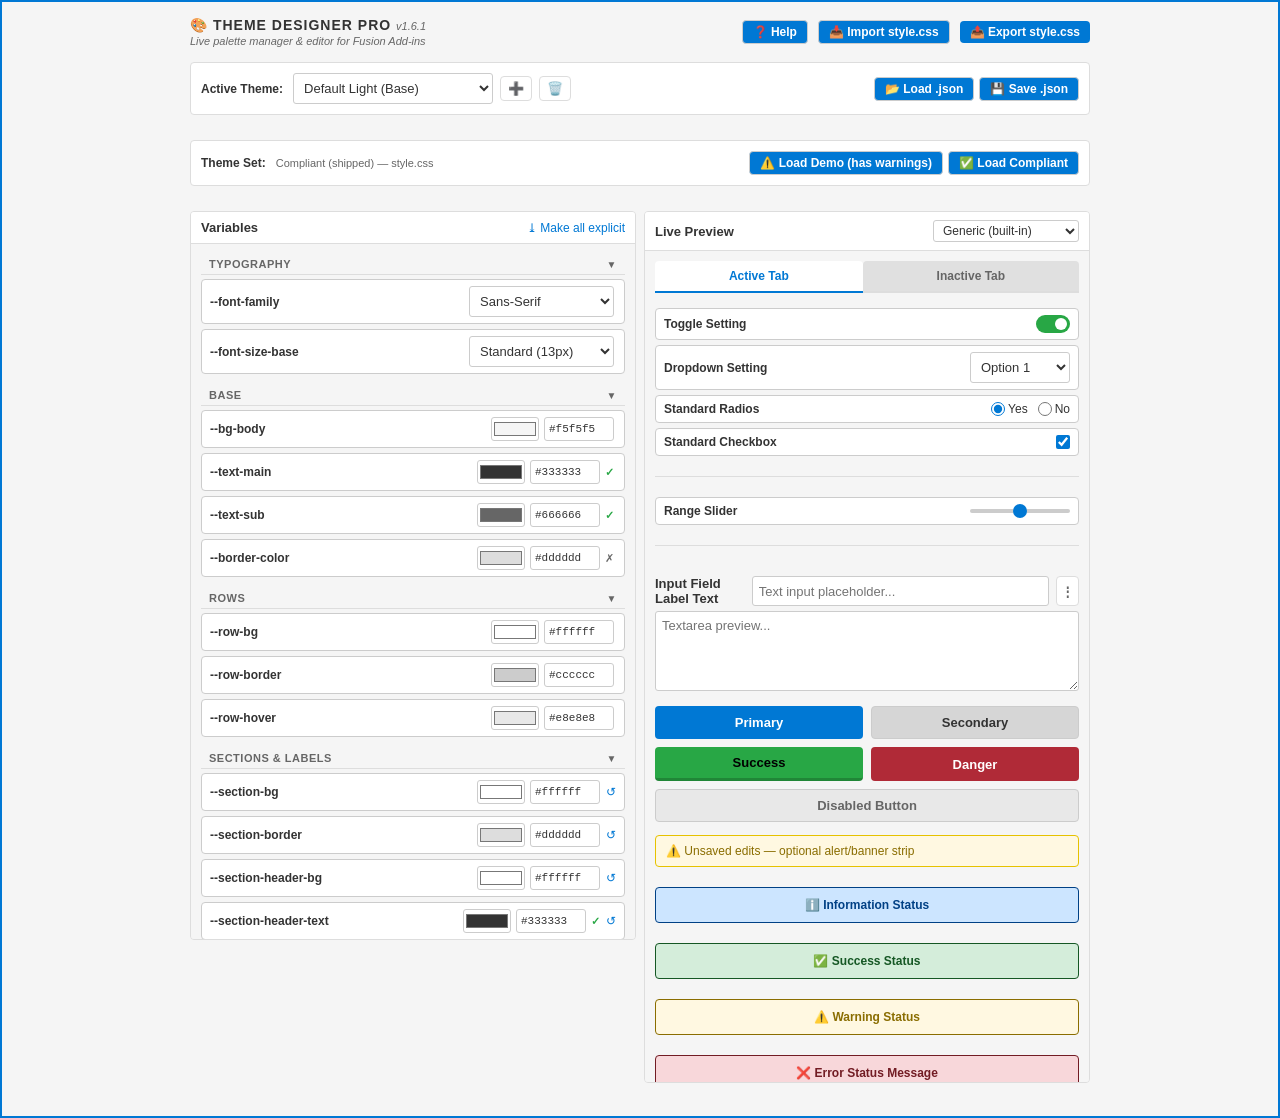
==== commit 3015d4ad: "v1.6.1: :root[data-theme] selectors, contract font stacks, bundled themes file - data-theme now live" ====
--- a/ThemeDesigner.html
+++ b/ThemeDesigner.html
@@ -298,7 +298,7 @@
 <input type="file" id="file-input" style="display: none;" accept=".css,.json">
 
 <script>
-    const APP_VERSION = '1.6.0';
+    const APP_VERSION = '1.6.1';
 
     // The variable schema, grouped for the picker UI. `cssVariables` (flat, in this order) is derived
     // from it, so export order and every loop over "all variables" stays consistent with the groups.
@@ -832,9 +832,9 @@
                 input.style.width = '145px';
                 if (v === '--font-family') {
                     input.innerHTML = `
-                        <option value="'Segoe UI', Tahoma, sans-serif">Sans-Serif</option>
-                        <option value="Georgia, 'Times New Roman', Times, serif">Serif</option>
-                        <option value="'Consolas', 'Courier New', monospace">Monospace</option>
+                        <option value="-apple-system, &quot;Segoe UI&quot;, Helvetica, Arial, sans-serif">Sans-Serif</option>
+                        <option value="Georgia, &quot;Times New Roman&quot;, Times, serif">Serif</option>
+                        <option value="Consolas, &quot;Courier New&quot;, Courier, monospace">Monospace</option>
                     `;
                 } else {
                     input.innerHTML = `
@@ -1012,6 +1012,18 @@
             const input = document.getElementById(v);
             const val = themes[id][v];
             if (input && val) {
+                if (input.tagName === 'SELECT') {
+                    // A stored value that isn't one of the dropdown's options (an older font stack, an unusual
+                    // size) gets a temporary "Custom" entry instead of silently showing a blank dropdown.
+                    Array.from(input.options).filter(o => o.dataset.custom).forEach(o => o.remove());
+                    if (!Array.from(input.options).some(o => o.value === val)) {
+                        const custom = document.createElement('option');
+                        custom.value = val;
+                        custom.textContent = `Custom (${val.length > 28 ? val.slice(0, 28) + '…' : val})`;
+                        custom.dataset.custom = '1';
+                        input.appendChild(custom);
+                    }
+                }
                 input.value = val;
                 if (v !== '--font-family' && v !== '--font-size-base') {
                     const colorInput = document.getElementById(v + '-color');
@@ -1025,9 +1037,9 @@
     function changeTheme(id) {
         document.getElementById('theme-selector').value = id;
         if (id) {
-            document.body.setAttribute('data-theme', id);
+            document.documentElement.setAttribute('data-theme', id);
         } else {
-            document.body.removeAttribute('data-theme');
+            document.documentElement.removeAttribute('data-theme');
         }
         updatePickers(id);
         updateContrastResults();
@@ -1079,7 +1091,7 @@
     function updateStyleTag() {
         let out = "";
         for (let id in themes) {
-            let sel = id === "" ? ":root" : `[data-theme="${id}"]`;
+            let sel = id === "" ? ":root" : `:root[data-theme="${id}"]`;
             out += `${sel} {\n`;
             for (let v of cssVariables) {
                 if (themes[id][v]) out += `    ${v}: ${themes[id][v]};\n`;
@@ -1108,7 +1120,8 @@
     // --- FILE I/O LOGIC ---
 
     function parseStyleCSS(cssText) {
-        const themeRegex = /(?:\/\*[\s\S]*?\*\/\s*)?(?:(:root)|\[data-theme=["']?([^"']+)["']?\])\s*\{([^}]+)\}/g;
+        // Accepts a bare :root block, [data-theme="X"], and :root[data-theme="X"] (the form this tool exports).
+        const themeRegex = /(?:\/\*[\s\S]*?\*\/\s*)?(?:(:root)(?=\s*\{)|(?::root)?\[data-theme=["']?([^"'\]]+)["']?\])\s*\{([^}]+)\}/g;
         let match;
         let parsedThemes = {};
         while ((match = themeRegex.exec(cssText)) !== null) {
@@ -1132,7 +1145,7 @@
         let i = 1;
         for (let id in themes) {
             let comment = id === "" ? "Default Light" : id;
-            let sel = id === "" ? ":root" : `[data-theme="${id}"]`;
+            let sel = id === "" ? ":root" : `:root[data-theme="${id}"]`;
             out += `/* ${i}. ${comment} */\n${sel} {\n`;
             for (let v of cssVariables) {
                 if (themes[id][v]) out += `    ${v}: ${themes[id][v]};\n`;
@@ -1232,22 +1245,21 @@
     // Fallback if fetch fails (e.g. executing index.html locally in Chrome without a server)
     function loadThemesFromDOMFallback() {
         const knownThemes = ["", "Classic Dark", "Ocean", "Hacker", "Gruvbox Light", "Warm Sepia", "Hot Pink"];
-        let hidden = document.createElement('div');
-        hidden.style.display = 'none';
-        document.body.appendChild(hidden);
+        const root = document.documentElement;
+        const previous = root.getAttribute('data-theme');
 
         knownThemes.forEach(id => {
-            if (id) hidden.setAttribute('data-theme', id);
-            else hidden.removeAttribute('data-theme');
+            if (id) root.setAttribute('data-theme', id);
+            else root.removeAttribute('data-theme');
             
-            let styles = getComputedStyle(hidden);
+            let styles = getComputedStyle(root);
             themes[id] = {};
             cssVariables.forEach(v => {
                 let val = styles.getPropertyValue(v).trim();
                 if (val) themes[id][v] = val;
             });
         });
-        document.body.removeChild(hidden);
+        if (previous) root.setAttribute('data-theme', previous); else root.removeAttribute('data-theme');
         baseCSS = "\n/* Note: base layout CSS was not loaded. Please Import style.css first if you want to export a full file. */\n";
     }
 
--- a/style.css
+++ b/style.css
@@ -1,6 +1,6 @@
 /* 1. Default Light */
 :root {
-    --font-family: 'Segoe UI', Tahoma, sans-serif;
+    --font-family: -apple-system, "Segoe UI", Helvetica, Arial, sans-serif;
     --font-size-base: 13px;
     --bg-body: #f5f5f5;
     --text-main: #333333;
@@ -77,8 +77,8 @@
 }
 
 /* 2. Classic Dark */
-[data-theme="Classic Dark"] {
-    --font-family: 'Segoe UI', Tahoma, sans-serif;
+:root[data-theme="Classic Dark"] {
+    --font-family: -apple-system, "Segoe UI", Helvetica, Arial, sans-serif;
     --font-size-base: 13px;
     --bg-body: #222222;
     --text-main: #eeeeee;
@@ -155,8 +155,8 @@
 }
 
 /* 3. Ocean */
-[data-theme="Ocean"] {
-    --font-family: 'Segoe UI', Tahoma, sans-serif;
+:root[data-theme="Ocean"] {
+    --font-family: -apple-system, "Segoe UI", Helvetica, Arial, sans-serif;
     --font-size-base: 13px;
     --bg-body: #0f172a;
     --text-main: #e2e8f0;
@@ -233,8 +233,8 @@
 }
 
 /* 4. Hacker */
-[data-theme="Hacker"] {
-    --font-family: 'Consolas', 'Courier New', monospace;
+:root[data-theme="Hacker"] {
+    --font-family: Consolas, "Courier New", Courier, monospace;
     --font-size-base: 16px;
     --bg-body: #0a0a0a;
     --text-main: #00ff00;
@@ -311,8 +311,8 @@
 }
 
 /* 5. Gruvbox Light */
-[data-theme="Gruvbox Light"] {
-    --font-family: 'Segoe UI', Tahoma, sans-serif;
+:root[data-theme="Gruvbox Light"] {
+    --font-family: -apple-system, "Segoe UI", Helvetica, Arial, sans-serif;
     --font-size-base: 13px;
     --bg-body: #fbf1c7;
     --text-main: #3c3836;
@@ -389,8 +389,8 @@
 }
 
 /* 6. Warm Sepia */
-[data-theme="Warm Sepia"] {
-    --font-family: Georgia, 'Times New Roman', Times, serif;
+:root[data-theme="Warm Sepia"] {
+    --font-family: Georgia, "Times New Roman", Times, serif;
     --font-size-base: 13px;
     --bg-body: #f4ecd8;
     --text-main: #433422;
@@ -467,8 +467,8 @@
 }
 
 /* 7. Hot Pink */
-[data-theme="Hot Pink"] {
-    --font-family: 'Segoe UI', Tahoma, sans-serif;
+:root[data-theme="Hot Pink"] {
+    --font-family: -apple-system, "Segoe UI", Helvetica, Arial, sans-serif;
     --font-size-base: 16px;
     --bg-body: #f5f5f5;
     --text-main: #333333;
